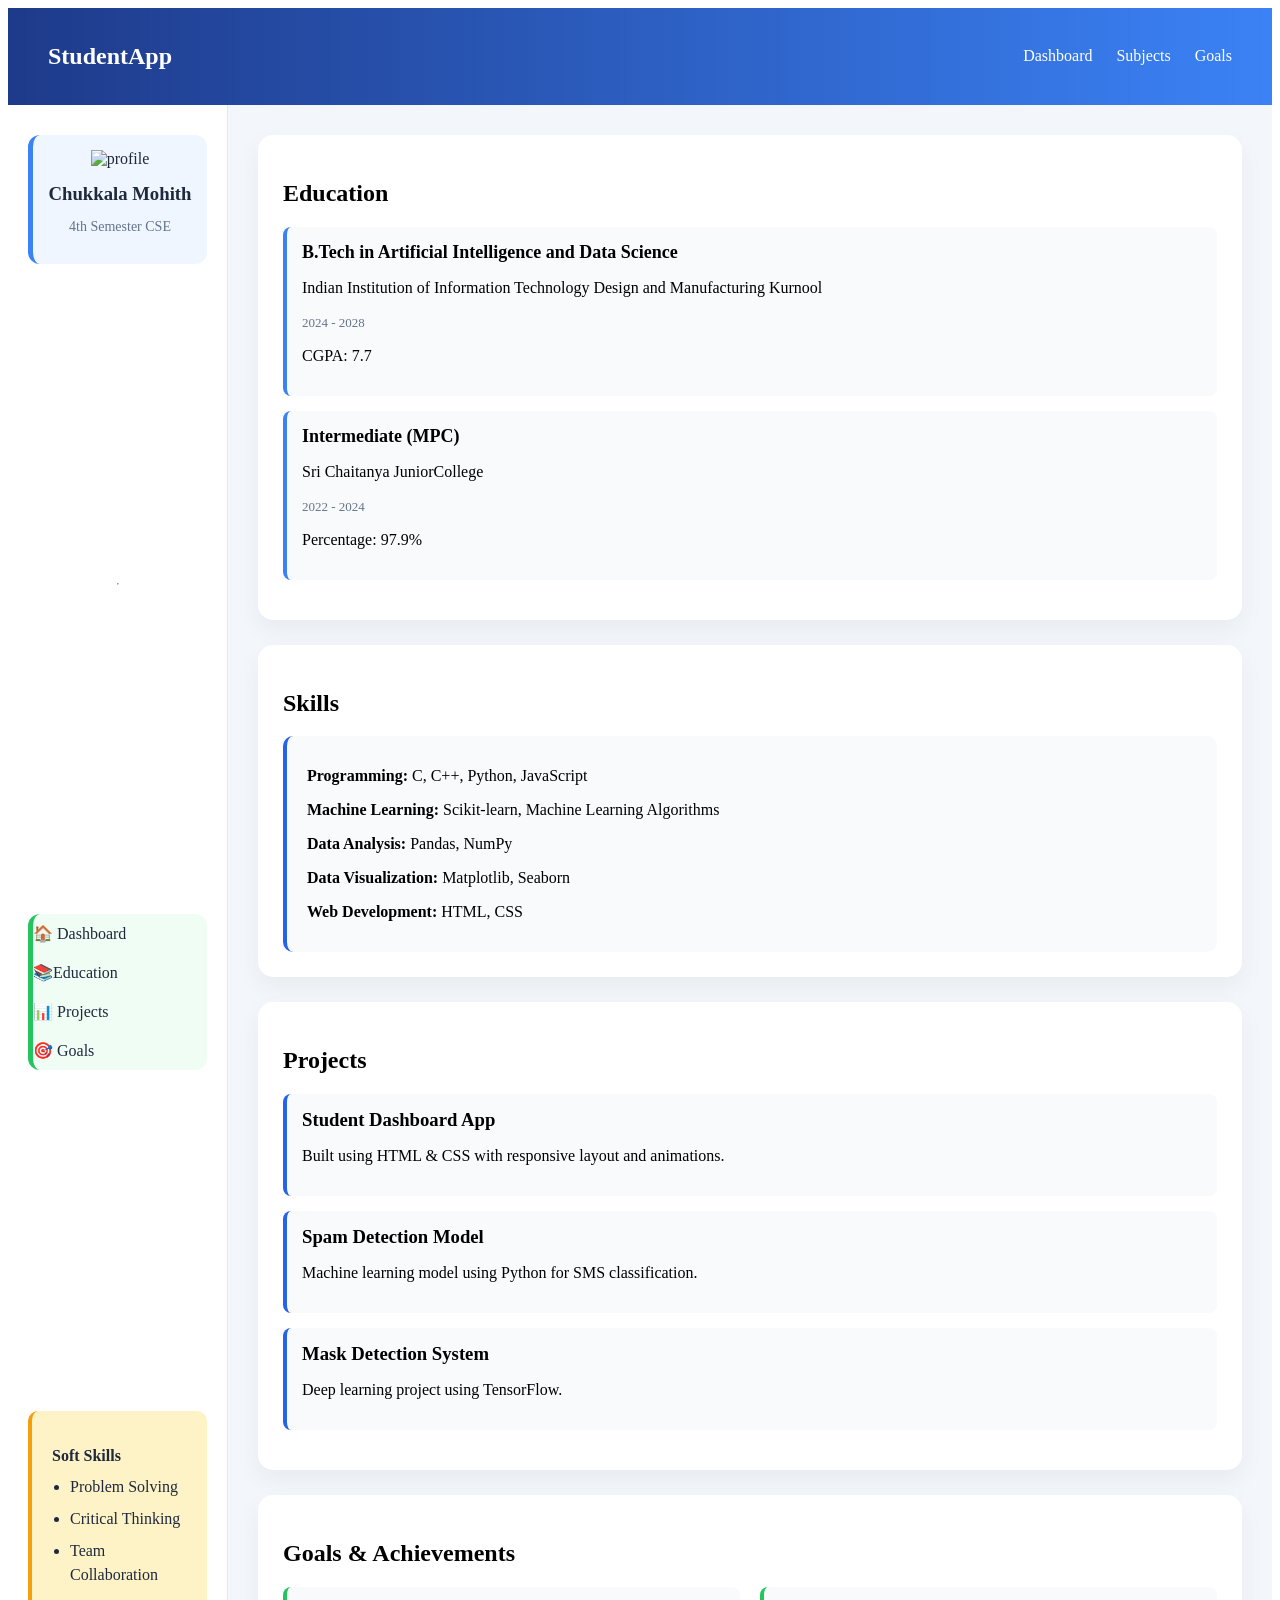
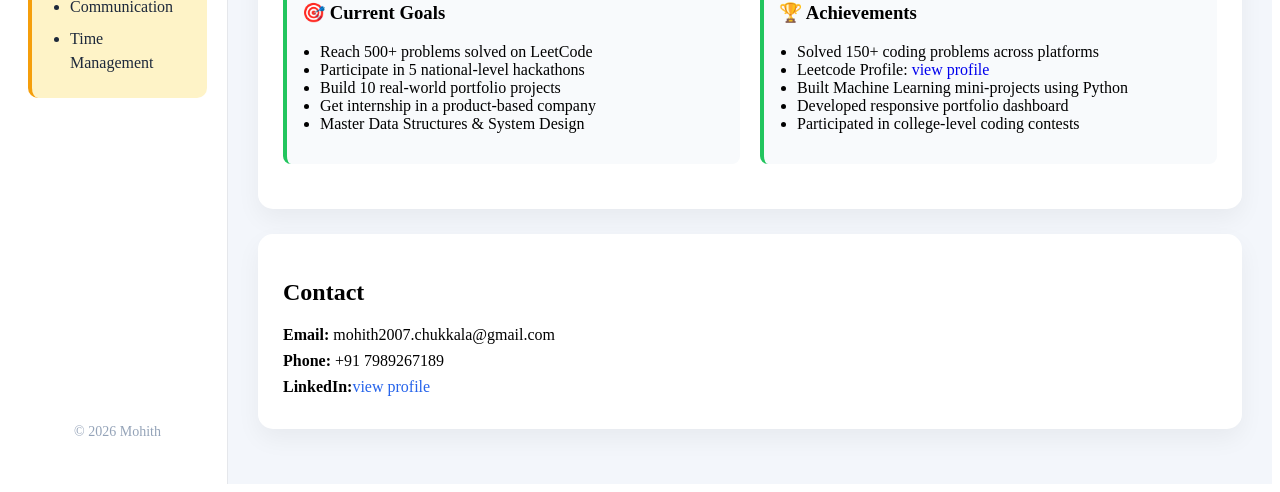
==== index.html @ 06644c26 "Update and rename index3.html to index.html" ====
<!DOCTYPE html>
<html lang="en">
<head>
    <meta charset="UTF-8">
    <title>Student Life Dashboard</title>
    <link rel="stylesheet" href="style3.css">
</head>
<body>
    <nav class="navbar">
    <h2>StudentApp</h2>
    <div class="nav-links">
        <span>Dashboard</span>
        <span>Subjects</span>
        <span>Goals</span>
    </div>
</nav>

<div class="container">
    <aside class="sidebar">
        <div class="profile section-box">
            <img src="professional.png" alt="profile">
            <h3>Chukkala Mohith</h3>
            <p>4th Semester CSE</p>
        </div>

        <hr>

        <ul class="menu section-box">
            <li>🏠 Dashboard</li>
            <li>📚Education</li>
            <li>📊 Projects</li>
            <li>🎯 Goals</li>
        </ul>

        <div class="skills section-box">
            <h4> Soft Skills</h4>
            <ul>
                <li>Problem Solving</li>
                <li>Critical Thinking</li>
                <li>Team Collaboration</li>
                <li>Communication</li>
                <li>Time Management</li>
            </ul>
        </div>

        <div class="sidebar-footer">
            <p>© 2026 Mohith</p>
        </div>
    </aside>
    <main class="main-content">

        <section class="card">
            <h2>Education</h2>

            <div class="education-item">
                <h3>B.Tech in Artificial Intelligence and Data Science</h3>
                <p>Indian Institution of Information Technology Design and Manufacturing Kurnool</p>
                <span>2024 - 2028</span>
                <p>CGPA: 7.7</p>
            </div>

            <div class="education-item">
                <h3>Intermediate (MPC)</h3>
                <p>Sri Chaitanya JuniorCollege</p>
                <span>2022 - 2024</span>
                <p>Percentage: 97.9%</p>
            </div>

        </section>
        <section class="card">
        <h2>Skills</h2>

        <div class="skill-box">
            <p><strong>Programming:</strong> C, C++, Python, JavaScript</p>
            <p><strong>Machine Learning:</strong> Scikit-learn, Machine Learning Algorithms</p>
            <p><strong>Data Analysis:</strong> Pandas, NumPy</p>
            <p><strong>Data Visualization:</strong> Matplotlib, Seaborn</p>
            <p><strong>Web Development:</strong> HTML, CSS</p>
        </div>
        </section>
        <section class="card">
            <h2>Projects</h2>

            <div class="project-item">
                <h3>Student Dashboard App</h3>
                <p>Built using HTML & CSS with responsive layout and animations.</p>
            </div>

            <div class="project-item">
                <h3>Spam Detection Model</h3>
                <p>Machine learning model using Python for SMS classification.</p>
            </div>

            <div class="project-item">
                <h3>Mask Detection System</h3>
                <p>Deep learning project using TensorFlow.</p>
            </div>
        </section>

        <section class="card">
            <h2>Goals & Achievements</h2>
            <div class="ga-container">
                <div class="goal-achievement">
                    <h3>🎯 Current Goals</h3>
                    <ul>
                        <li>Reach 500+ problems solved on LeetCode</li>
                        <li>Participate in 5 national-level hackathons</li>
                        <li>Build 10 real-world portfolio projects</li>
                        <li>Get internship in a product-based company</li>
                        <li>Master Data Structures & System Design</li>
                    </ul>
                </div>

                <div class="goal-achievement">
                    <h3>🏆 Achievements</h3>
                    <ul>
                       <li>Solved 150+ coding problems across platforms</li>
                       <li>Leetcode Profile:<a href="https://leetcode.com/u/mohith_chukkala/" target="_blank" style="text-decoration: none;"> view profile</a></li>
                        <li>Built Machine Learning mini-projects using Python</li>
                        <li>Developed responsive portfolio dashboard</li>
                        <li>Participated in college-level coding contests</li> 
                    </ul>
                </div>
            </div>
        </section>
        <section class="card contact-section">
            <h2>Contact</h2>

            <p><strong>Email:</strong> mohith2007.chukkala@gmail.com</p>
            <p><strong>Phone:</strong> +91 7989267189</p>
            <p><strong>LinkedIn:</strong><a href="https://linkedin.com/in/chukkala-mohith" target="_blank">view profile</a></p>
        </section>
    </main>
</div>

</body>
---- style3.css ----
.navbar {
    background: linear-gradient(90deg, #1e3a8a, #3b82f6);
    color: white;
    padding: 15px 40px;
    display: flex;
    justify-content: space-between;
    align-items: center;
}

.nav-links span {
    margin-left: 20px;
    cursor: pointer;
    transition: 0.3s;
}

.nav-links span:hover {
    opacity: 0.7;
}
.container {
    display: grid;
    grid-template-columns: 220px 1fr;
    min-height: 100vh;
}
.sidebar {
    background: #ffffff;
    color: #1e293b;
    padding: 30px 20px;
    border-right: 1px solid #e5e7eb;
    display: flex;
    flex-direction: column;
    justify-content: space-between;
}
/* Section Base Style */
.section-box {
    padding: 15px;
    border-radius: 12px;
    margin-bottom: 20px;
    transition: 0.3s ease;
}

/* Profile Section Color */
.profile {
    background: #eff6ff;  /* light blue */
    border-left: 5px solid #3b82f6;
}

/* Menu Section Color */
.menu {
    background: #f0fdf4;  /* light green */
    border-left: 5px solid #22c55e;
}

/* Skills Section Color */
.skills {
    background: #fef3c7;  /* light yellow */
    border-left: 5px solid #f59e0b;
}
.card {
    background: white;
    padding: 25px;
    border-radius: 15px;
    margin-bottom: 25px;
    box-shadow: 0 10px 25px rgba(0,0,0,0.05);

    animation: fadeIn 0.8s ease forwards;
    opacity: 0;
}
/* Hover lift effect */
.section-box:hover {
    transform: translateY(-4px);
    box-shadow: 0 6px 15px rgba(0,0,0,0.06);
}
.profile {
    text-align: center;
}

.profile img {
    height:150px;
    margin-bottom: 10px;
    width:150px;
}

.profile h3 {
    margin: 5px 0;
}

.profile p {
    font-size: 14px;
    color: #64748b;
}

.menu {
    list-style: none;
    padding: 0;
    margin: 30px 0;
}

.menu li {
    padding: 10px 0;
    cursor: pointer;
    transition: 0.3s;
}

.menu li:hover {
    color: #2563eb;
    padding-left: 5px;
}
/* Soft Skills section box */
.skills.section-box{
    margin-top: 20px;
    padding: 15px 20px;
    border-left: 4px solid #f59e0b;
    background: #fef3c7;
    border-radius: 10px;
}

/* Soft Skills heading */
.skills.section-box h4{
    margin-bottom: 10px;
    padding-left: 0; /* keeps heading alignment same */
}

/* Soft Skills list */
.skills.section-box ul{
    margin: 0;
    padding-left: 18px;  /* keeps bullets aligned */
    list-style-position: outside;
}

/* Individual list items */
.skills.section-box li{
    margin-bottom: 8px;   /* space between skills */
    line-height: 1.5;     /* improves readability */
    word-break: normal;   /* prevents weird breaks */
}
.sidebar-footer {
    font-size: 14px;
    color: #94a3b8;
    text-align: center;
}

.main-content {
    padding: 30px;
    background: #f3f6fb;
}
.education-item {
    padding: 15px;
    border-left: 4px solid #3b82f6;
    margin-bottom: 15px;
    background: #f8fafc;
    border-radius: 8px;
}

.education-item h3 {
    margin: 0;
    font-size: 18px;
}

.education-item span {
    font-size: 13px;
    color: #64748b;
}


@keyframes fadeIn {
    to {
        opacity: 1;
    }
}

.sidebar {
    animation: slideIn 0.6s ease forwards;
    transform: translateX(-50px);
    opacity: 0;
}

@keyframes slideIn {
    to {
        transform: translateX(0);
        opacity: 1;
    }
}
.skill-box{
    border-left:4px solid #2563eb;
    padding:15px 20px;
    background:#f8fafc;
    border-radius:10px;
}
.project-item {
    padding: 15px;
    margin-bottom: 15px;
    background: #f8fafc;
    border-left: 4px solid #2563eb;
    border-radius: 8px;
    transition: transform 0.3s ease, box-shadow 0.3s ease;
}

.project-item:hover {
    transform: translateY(-4px);
    box-shadow: 0 6px 15px rgba(0,0,0,0.05);
}

.project-item h3 {
    margin: 0;
}
.ga-container {
    display: grid;
    grid-template-columns: 1fr 1fr;
    gap: 20px;
}
@media (max-width: 768px) {
    .ga-container {
        grid-template-columns: 1fr;
    }
}
.goal-achievement {
    margin-bottom: 20px;
    padding: 15px;
    background: #f8fafc;
    border-left: 4px solid #22c55e;
    border-radius: 8px;
}

.goal-achievement h3 {
    margin-top: 0;
}

.goal-achievement ul {
    padding-left: 18px;
}
.contact-section p {
    margin: 8px 0;
}
.contact-section a {
    color: #2563eb;
    text-decoration: none;
}

.contact-section a:hover {
    text-decoration: underline;
}
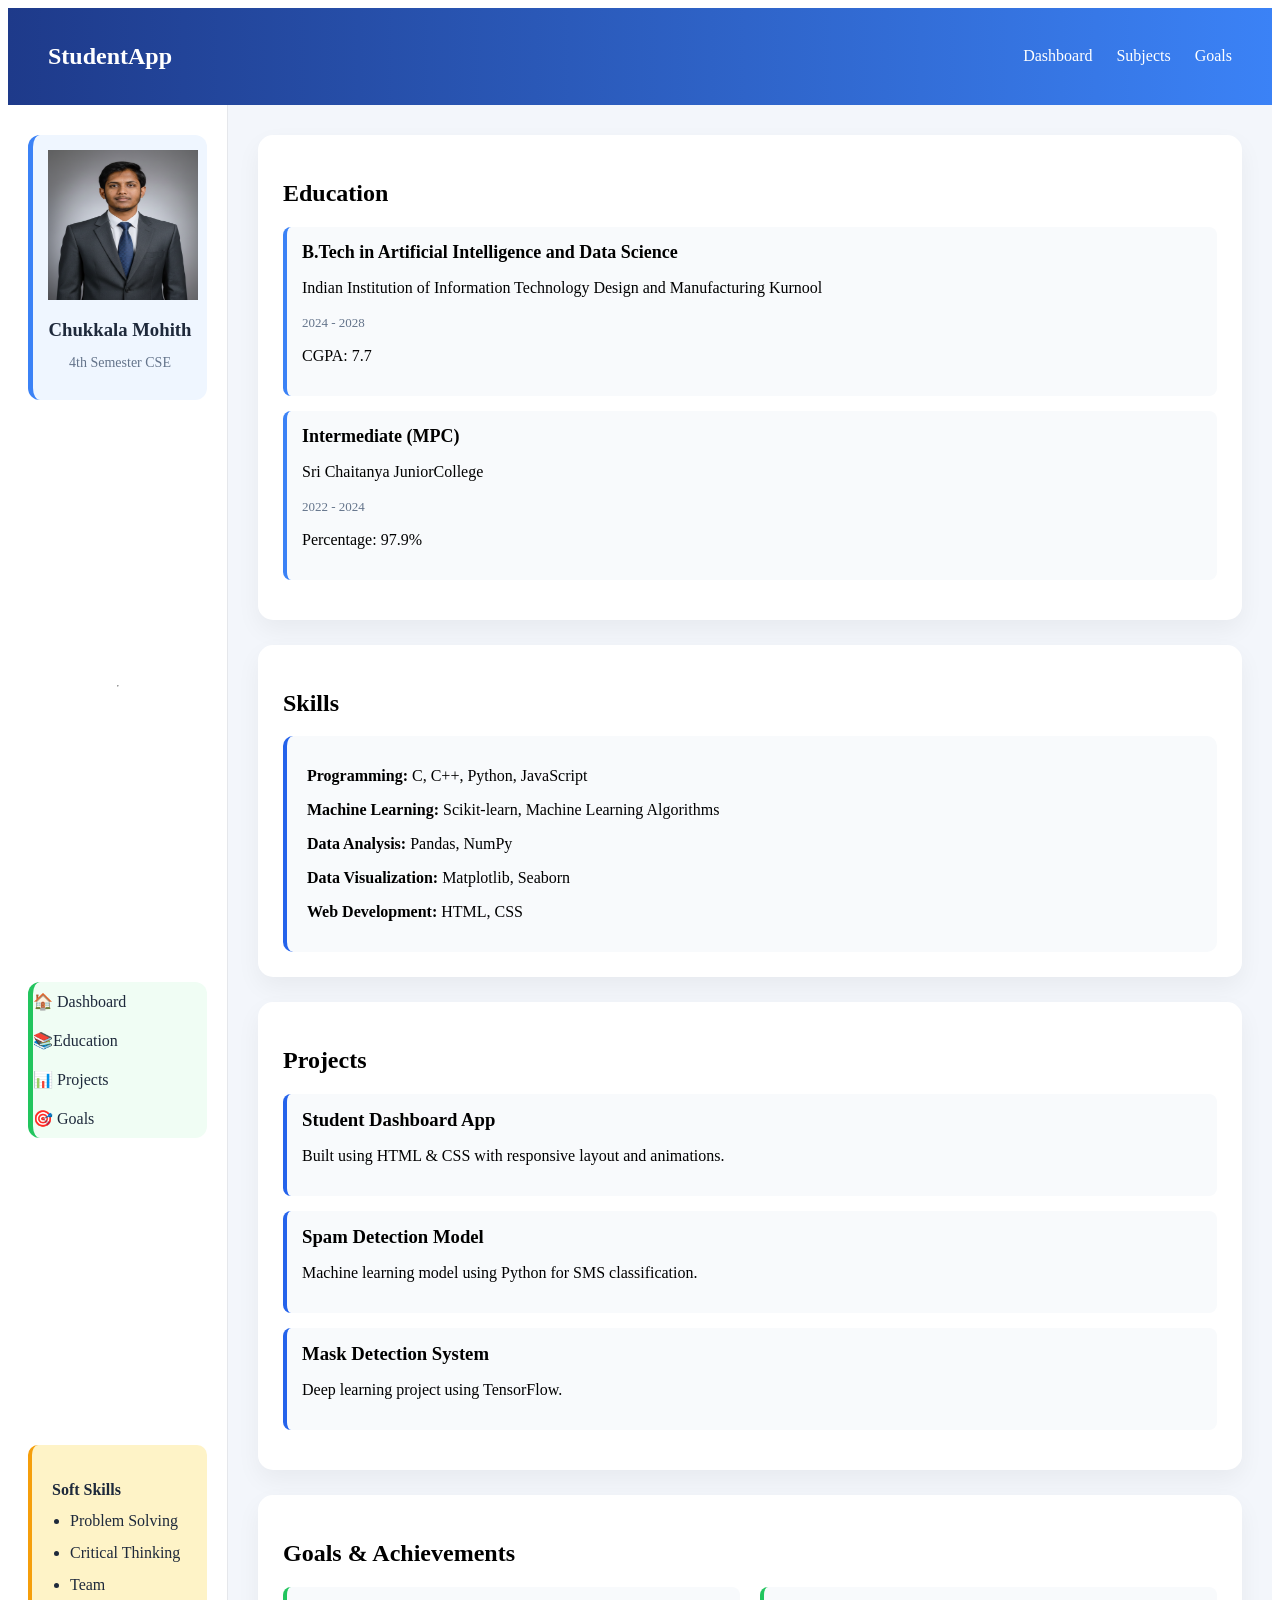
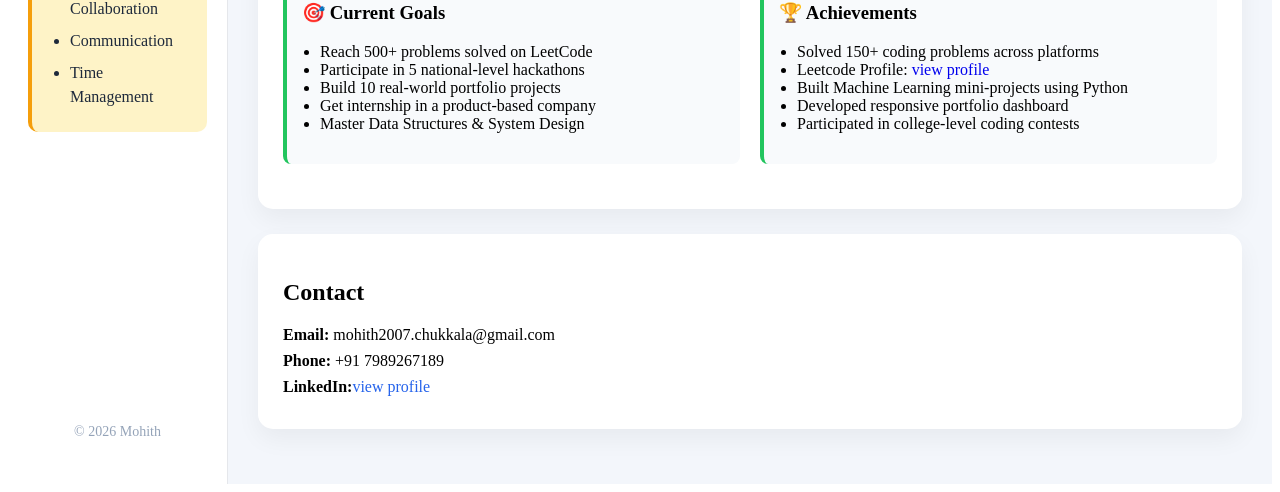
==== commit 7052741d: "Fix HTML structure and update profile image path" ====
--- a/index.html
+++ b/index.html
@@ -3,7 +3,7 @@
 <head>
     <meta charset="UTF-8">
     <title>Student Life Dashboard</title>
-    <link rel="stylesheet" href="style3.css">
+    <link rel="stylesheet" href="style.css">
 </head>
 <body>
     <nav class="navbar">
@@ -18,7 +18,7 @@
 <div class="container">
     <aside class="sidebar">
         <div class="profile section-box">
-            <img src="professional.png" alt="profile">
+            <img src="images/professional.png" alt="profile">
             <h3>Chukkala Mohith</h3>
             <p>4th Semester CSE</p>
         </div>
@@ -134,3 +134,5 @@
 </div>
 
 </body>
+
+
--- a/style.css
+++ b/style.css
@@ -0,0 +1,241 @@
+.navbar {
+    background: linear-gradient(90deg, #1e3a8a, #3b82f6);
+    color: white;
+    padding: 15px 40px;
+    display: flex;
+    justify-content: space-between;
+    align-items: center;
+}
+
+.nav-links span {
+    margin-left: 20px;
+    cursor: pointer;
+    transition: 0.3s;
+}
+
+.nav-links span:hover {
+    opacity: 0.7;
+}
+.container {
+    display: grid;
+    grid-template-columns: 220px 1fr;
+    min-height: 100vh;
+}
+.sidebar {
+    background: #ffffff;
+    color: #1e293b;
+    padding: 30px 20px;
+    border-right: 1px solid #e5e7eb;
+    display: flex;
+    flex-direction: column;
+    justify-content: space-between;
+}
+/* Section Base Style */
+.section-box {
+    padding: 15px;
+    border-radius: 12px;
+    margin-bottom: 20px;
+    transition: 0.3s ease;
+}
+
+/* Profile Section Color */
+.profile {
+    background: #eff6ff;  /* light blue */
+    border-left: 5px solid #3b82f6;
+}
+
+/* Menu Section Color */
+.menu {
+    background: #f0fdf4;  /* light green */
+    border-left: 5px solid #22c55e;
+}
+
+/* Skills Section Color */
+.skills {
+    background: #fef3c7;  /* light yellow */
+    border-left: 5px solid #f59e0b;
+}
+.card {
+    background: white;
+    padding: 25px;
+    border-radius: 15px;
+    margin-bottom: 25px;
+    box-shadow: 0 10px 25px rgba(0,0,0,0.05);
+
+    animation: fadeIn 0.8s ease forwards;
+    opacity: 0;
+}
+/* Hover lift effect */
+.section-box:hover {
+    transform: translateY(-4px);
+    box-shadow: 0 6px 15px rgba(0,0,0,0.06);
+}
+.profile {
+    text-align: center;
+}
+
+.profile img {
+    height:150px;
+    margin-bottom: 10px;
+    width:150px;
+}
+
+.profile h3 {
+    margin: 5px 0;
+}
+
+.profile p {
+    font-size: 14px;
+    color: #64748b;
+}
+
+.menu {
+    list-style: none;
+    padding: 0;
+    margin: 30px 0;
+}
+
+.menu li {
+    padding: 10px 0;
+    cursor: pointer;
+    transition: 0.3s;
+}
+
+.menu li:hover {
+    color: #2563eb;
+    padding-left: 5px;
+}
+/* Soft Skills section box */
+.skills.section-box{
+    margin-top: 20px;
+    padding: 15px 20px;
+    border-left: 4px solid #f59e0b;
+    background: #fef3c7;
+    border-radius: 10px;
+}
+
+/* Soft Skills heading */
+.skills.section-box h4{
+    margin-bottom: 10px;
+    padding-left: 0; /* keeps heading alignment same */
+}
+
+/* Soft Skills list */
+.skills.section-box ul{
+    margin: 0;
+    padding-left: 18px;  /* keeps bullets aligned */
+    list-style-position: outside;
+}
+
+/* Individual list items */
+.skills.section-box li{
+    margin-bottom: 8px;   /* space between skills */
+    line-height: 1.5;     /* improves readability */
+    word-break: normal;   /* prevents weird breaks */
+}
+.sidebar-footer {
+    font-size: 14px;
+    color: #94a3b8;
+    text-align: center;
+}
+
+.main-content {
+    padding: 30px;
+    background: #f3f6fb;
+}
+.education-item {
+    padding: 15px;
+    border-left: 4px solid #3b82f6;
+    margin-bottom: 15px;
+    background: #f8fafc;
+    border-radius: 8px;
+}
+
+.education-item h3 {
+    margin: 0;
+    font-size: 18px;
+}
+
+.education-item span {
+    font-size: 13px;
+    color: #64748b;
+}
+
+
+@keyframes fadeIn {
+    to {
+        opacity: 1;
+    }
+}
+
+.sidebar {
+    animation: slideIn 0.6s ease forwards;
+    transform: translateX(-50px);
+    opacity: 0;
+}
+
+@keyframes slideIn {
+    to {
+        transform: translateX(0);
+        opacity: 1;
+    }
+}
+.skill-box{
+    border-left:4px solid #2563eb;
+    padding:15px 20px;
+    background:#f8fafc;
+    border-radius:10px;
+}
+.project-item {
+    padding: 15px;
+    margin-bottom: 15px;
+    background: #f8fafc;
+    border-left: 4px solid #2563eb;
+    border-radius: 8px;
+    transition: transform 0.3s ease, box-shadow 0.3s ease;
+}
+
+.project-item:hover {
+    transform: translateY(-4px);
+    box-shadow: 0 6px 15px rgba(0,0,0,0.05);
+}
+
+.project-item h3 {
+    margin: 0;
+}
+.ga-container {
+    display: grid;
+    grid-template-columns: 1fr 1fr;
+    gap: 20px;
+}
+@media (max-width: 768px) {
+    .ga-container {
+        grid-template-columns: 1fr;
+    }
+}
+.goal-achievement {
+    margin-bottom: 20px;
+    padding: 15px;
+    background: #f8fafc;
+    border-left: 4px solid #22c55e;
+    border-radius: 8px;
+}
+
+.goal-achievement h3 {
+    margin-top: 0;
+}
+
+.goal-achievement ul {
+    padding-left: 18px;
+}
+.contact-section p {
+    margin: 8px 0;
+}
+.contact-section a {
+    color: #2563eb;
+    text-decoration: none;
+}
+
+.contact-section a:hover {
+    text-decoration: underline;
+}
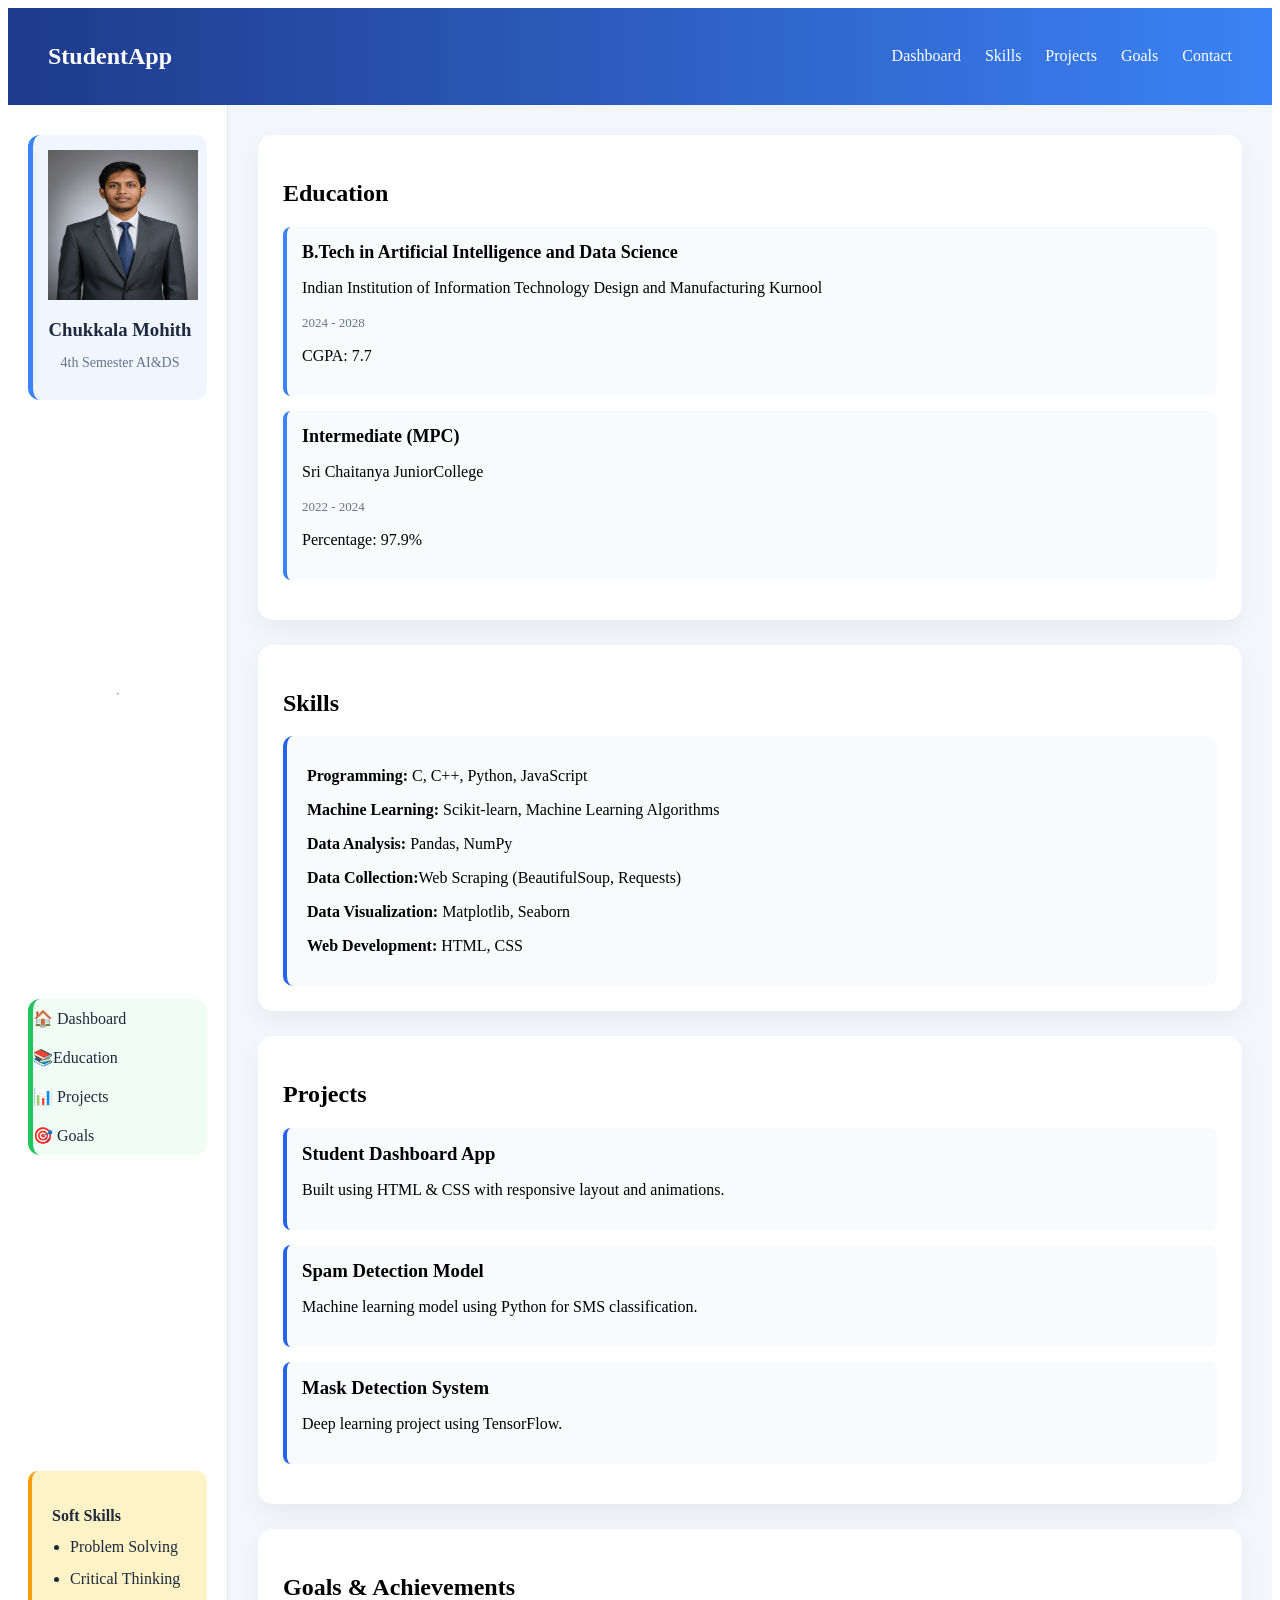
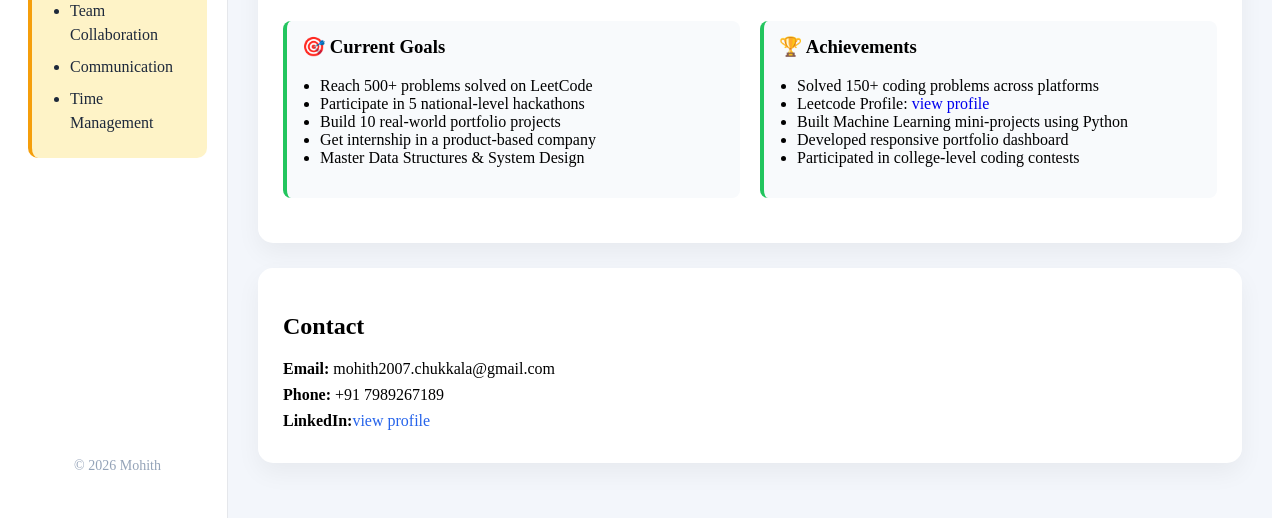
==== commit 5de06d7b: "updated portfolio design" ====
--- a/index.html
+++ b/index.html
@@ -10,8 +10,10 @@
     <h2>StudentApp</h2>
     <div class="nav-links">
         <span>Dashboard</span>
-        <span>Subjects</span>
+        <span>Skills</span>
+        <span>Projects</span>
         <span>Goals</span>
+        <span>Contact</span>
     </div>
 </nav>
 
@@ -20,7 +22,7 @@
         <div class="profile section-box">
             <img src="images/professional.png" alt="profile">
             <h3>Chukkala Mohith</h3>
-            <p>4th Semester CSE</p>
+            <p>4th Semester AI&DS</p>
         </div>
 
         <hr>
@@ -74,6 +76,7 @@
             <p><strong>Programming:</strong> C, C++, Python, JavaScript</p>
             <p><strong>Machine Learning:</strong> Scikit-learn, Machine Learning Algorithms</p>
             <p><strong>Data Analysis:</strong> Pandas, NumPy</p>
+            <p><strong>Data Collection:</strong>Web Scraping (BeautifulSoup, Requests)</p>
             <p><strong>Data Visualization:</strong> Matplotlib, Seaborn</p>
             <p><strong>Web Development:</strong> HTML, CSS</p>
         </div>
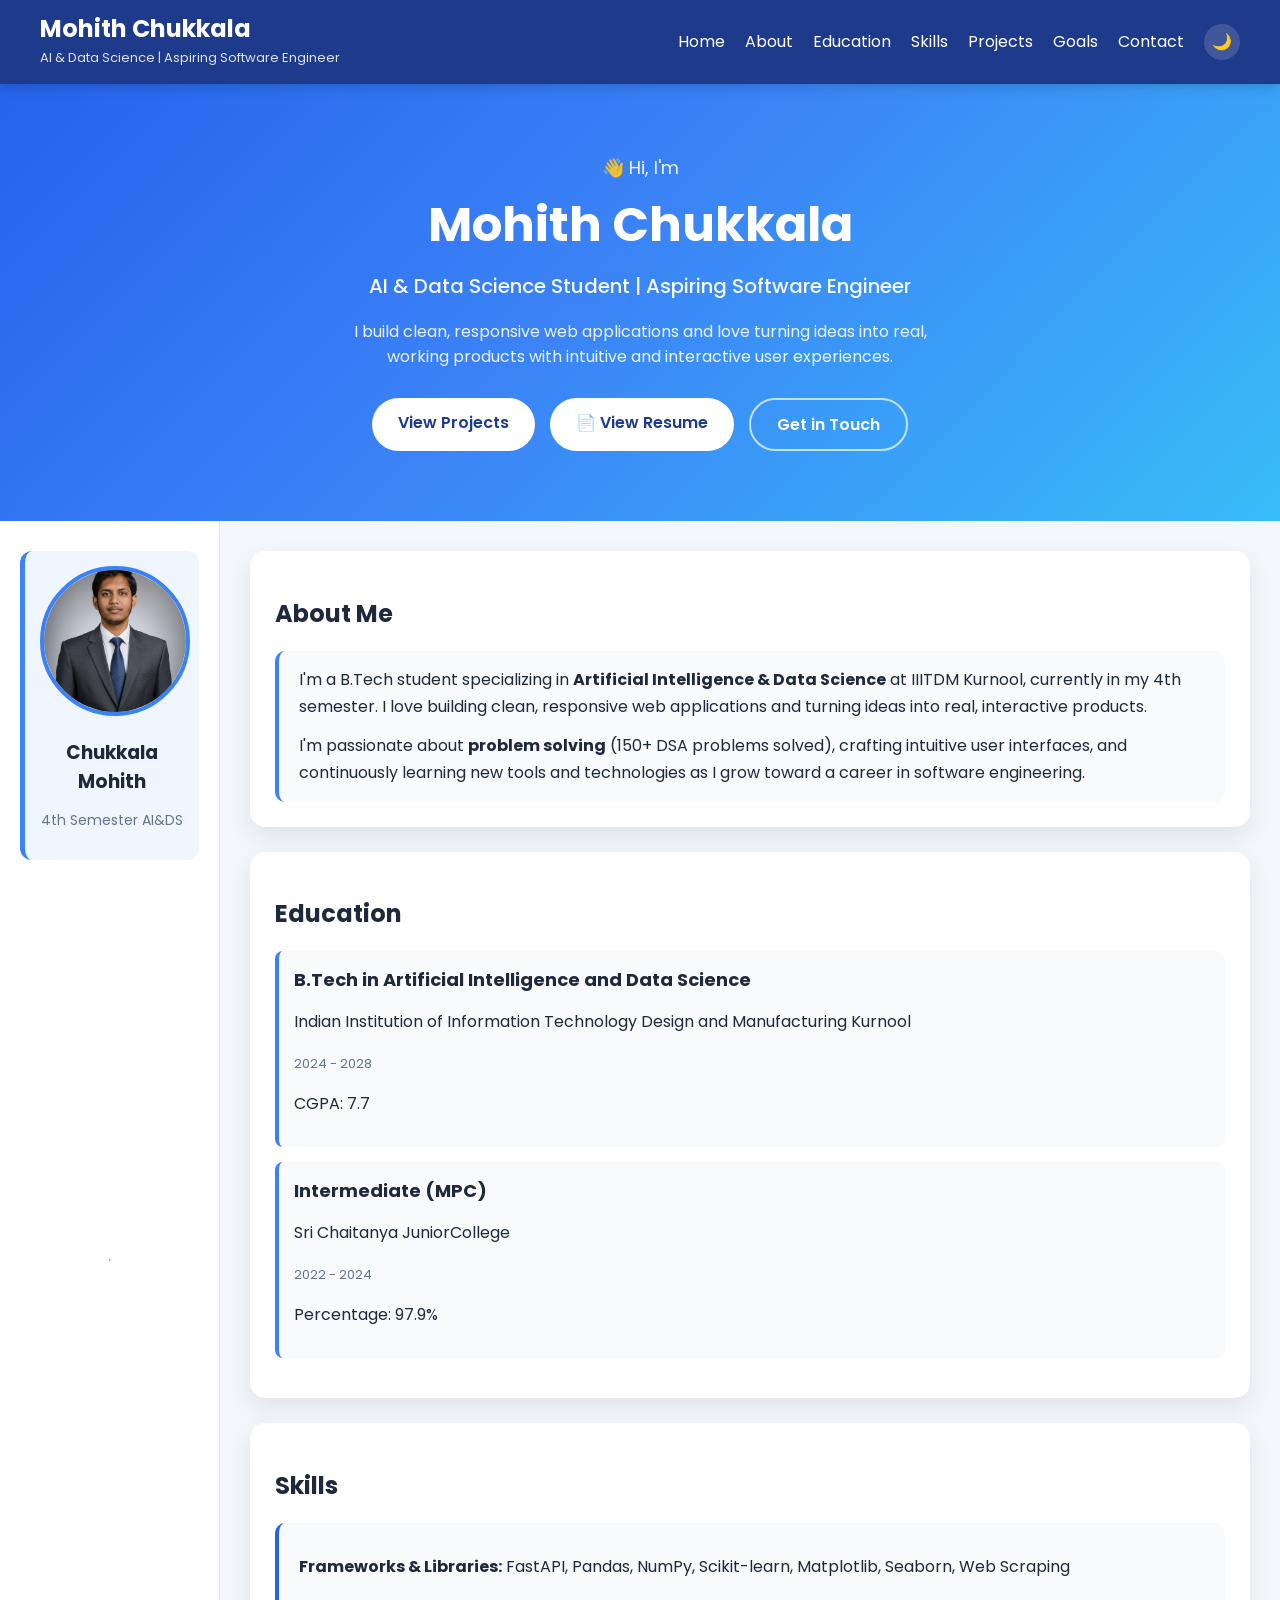
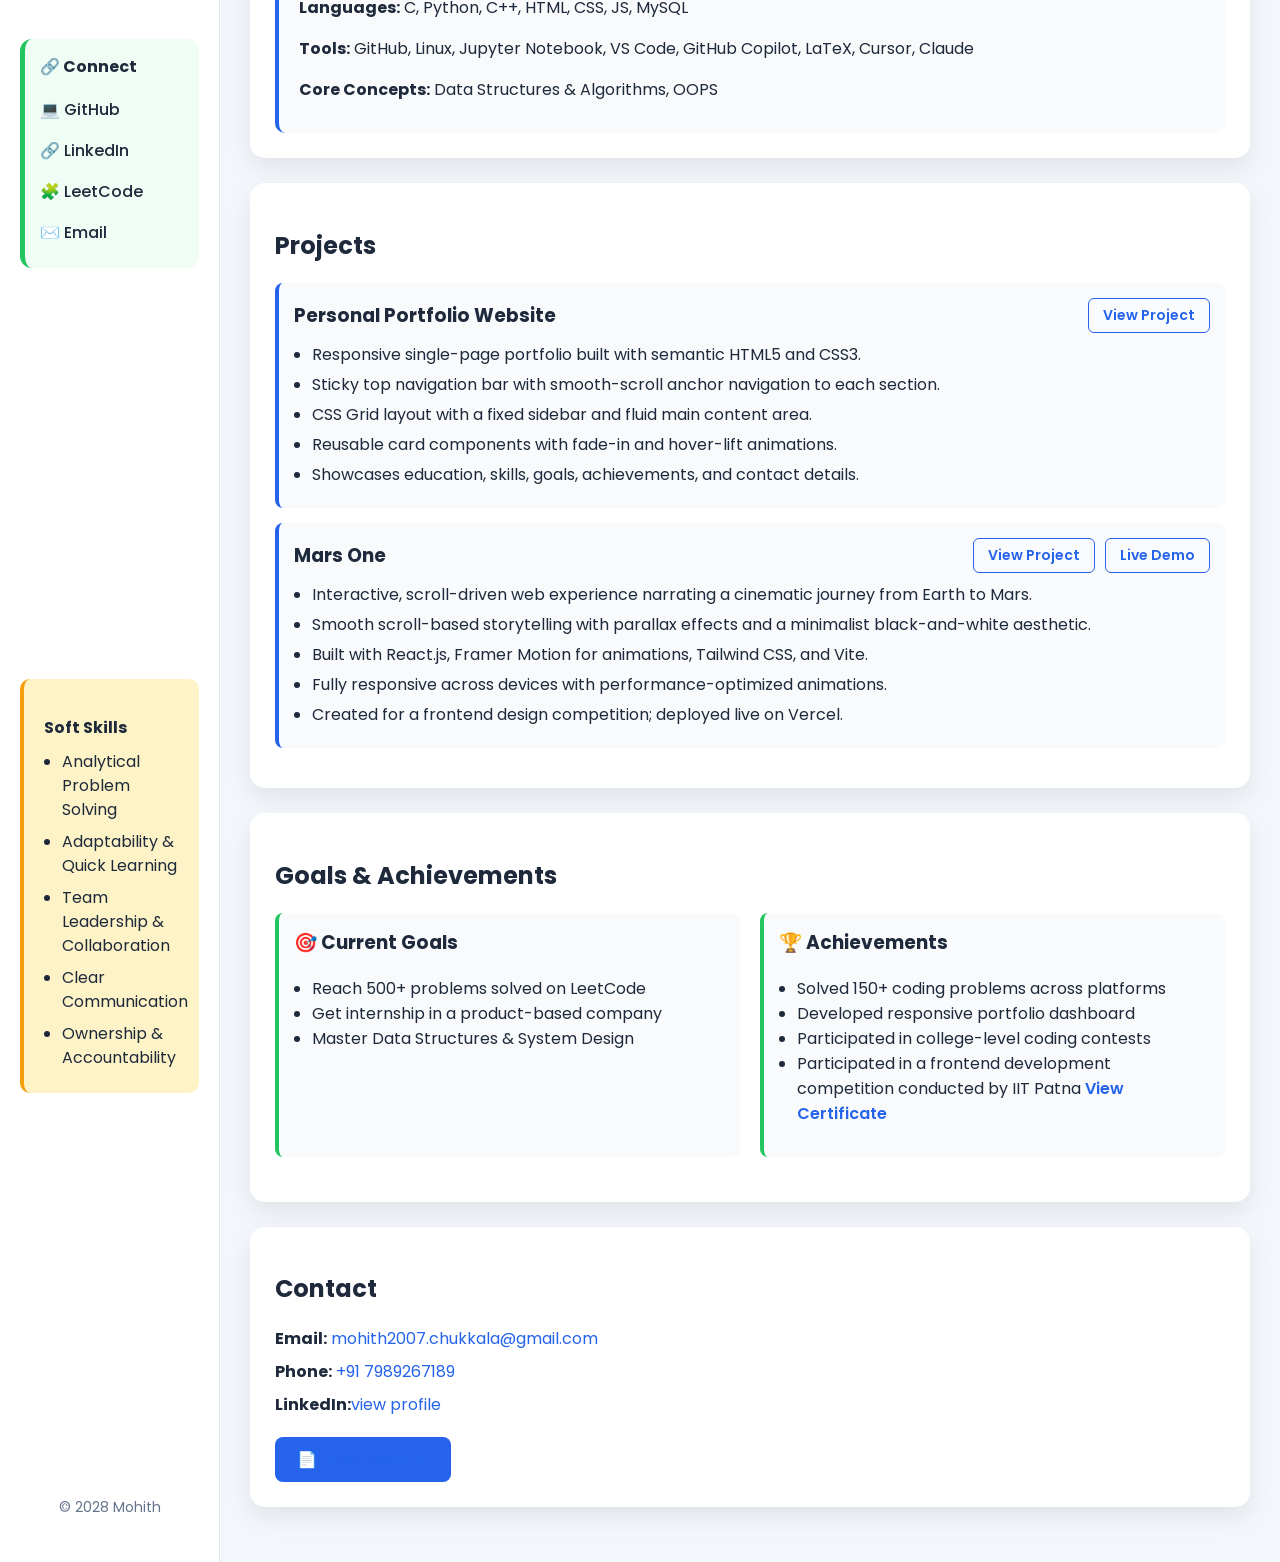
==== commit 16767536: "Redesign portfolio: working nav, hero, dark mode, responsive layout" ====
--- a/index.html
+++ b/index.html
@@ -2,20 +2,45 @@
 <html lang="en">
 <head>
     <meta charset="UTF-8">
-    <title>Student Life Dashboard</title>
+    <meta name="viewport" content="width=device-width, initial-scale=1.0">
+    <title>Mohith Chukkala | AI &amp; Data Science Portfolio</title>
+    <meta name="description" content="Portfolio of Mohith Chukkala — AI &amp; Data Science student and aspiring software engineer.">
+    <link rel="preconnect" href="https://fonts.googleapis.com">
+    <link rel="preconnect" href="https://fonts.gstatic.com" crossorigin>
+    <link href="https://fonts.googleapis.com/css2?family=Poppins:wght@400;500;600;700&display=swap" rel="stylesheet">
     <link rel="stylesheet" href="style.css">
 </head>
 <body>
     <nav class="navbar">
-    <h2>StudentApp</h2>
+    <div class="brand">
+        <h2>Mohith Chukkala</h2>
+        <span class="brand-tag">AI &amp; Data Science | Aspiring Software Engineer</span>
+    </div>
     <div class="nav-links">
-        <span>Dashboard</span>
-        <span>Skills</span>
-        <span>Projects</span>
-        <span>Goals</span>
-        <span>Contact</span>
+        <a href="#home">Home</a>
+        <a href="#about">About</a>
+        <a href="#education">Education</a>
+        <a href="#skills">Skills</a>
+        <a href="#projects">Projects</a>
+        <a href="#goals">Goals</a>
+        <a href="#contact">Contact</a>
+        <button id="theme-toggle" class="theme-toggle" aria-label="Toggle dark mode">🌙</button>
     </div>
 </nav>
+
+<header class="hero" id="home">
+    <div class="hero-content">
+        <p class="hero-greeting">👋 Hi, I'm</p>
+        <h1>Mohith Chukkala</h1>
+        <p class="hero-tagline">AI &amp; Data Science Student | Aspiring Software Engineer</p>
+        <p class="hero-blurb">I build clean, responsive web applications and love turning ideas into real, working products with intuitive and interactive user experiences.</p>
+        <div class="hero-cta">
+            <a href="#projects" class="btn btn-primary">View Projects</a>
+            <a href="https://1drv.ms/b/c/0c068e516587c477/IQA2XSQP4B8WQaB-T6b9Bz7jAY4aW6N58JPH0kZSX0CZv70?e=CENOzV" class="btn btn-primary" target="_blank" rel="noopener">📄 View Resume</a>
+            <a href="#contact" class="btn btn-secondary">Get in Touch</a>
+        </div>
+    </div>
+</header>
 
 <div class="container">
     <aside class="sidebar">
@@ -27,31 +52,42 @@
 
         <hr>
 
-        <ul class="menu section-box">
-            <li>🏠 Dashboard</li>
-            <li>📚Education</li>
-            <li>📊 Projects</li>
-            <li>🎯 Goals</li>
-        </ul>
+        <div class="connect section-box">
+            <h4>🔗 Connect</h4>
+            <ul>
+                <li><a href="https://github.com/mohithchukkala" target="_blank" rel="noopener">💻 GitHub</a></li>
+                <li><a href="https://linkedin.com/in/chukkala-mohith" target="_blank" rel="noopener">🔗 LinkedIn</a></li>
+                <li><a href="https://leetcode.com/u/mohith_chukkala/" target="_blank" rel="noopener">🧩 LeetCode</a></li>
+                <li><a href="mailto:mohith2007.chukkala@gmail.com">✉️ Email</a></li>
+            </ul>
+        </div>
 
         <div class="skills section-box">
             <h4> Soft Skills</h4>
             <ul>
-                <li>Problem Solving</li>
-                <li>Critical Thinking</li>
-                <li>Team Collaboration</li>
-                <li>Communication</li>
-                <li>Time Management</li>
+                <li>Analytical Problem Solving</li>
+                <li>Adaptability & Quick Learning</li>
+                <li>Team Leadership & Collaboration</li>
+                <li>Clear Communication</li>
+                <li>Ownership & Accountability</li>
             </ul>
         </div>
 
         <div class="sidebar-footer">
-            <p>© 2026 Mohith</p>
+            <p>© 2028 Mohith</p>
         </div>
     </aside>
     <main class="main-content">
 
-        <section class="card">
+        <section class="card" id="about">
+            <h2>About Me</h2>
+            <div class="about-box">
+                <p>I'm a B.Tech student specializing in <strong>Artificial Intelligence &amp; Data Science</strong> at IIITDM Kurnool, currently in my 4th semester. I love building clean, responsive web applications and turning ideas into real, interactive products.</p>
+                <p>I'm passionate about <strong>problem solving</strong> (150+ DSA problems solved), crafting intuitive user interfaces, and continuously learning new tools and technologies as I grow toward a career in software engineering.</p>
+            </div>
+        </section>
+
+        <section class="card" id="education">
             <h2>Education</h2>
 
             <div class="education-item">
@@ -69,46 +105,58 @@
             </div>
 
         </section>
-        <section class="card">
+        <section class="card" id="skills">
         <h2>Skills</h2>
 
         <div class="skill-box">
-            <p><strong>Programming:</strong> C, C++, Python, JavaScript</p>
-            <p><strong>Machine Learning:</strong> Scikit-learn, Machine Learning Algorithms</p>
-            <p><strong>Data Analysis:</strong> Pandas, NumPy</p>
-            <p><strong>Data Collection:</strong>Web Scraping (BeautifulSoup, Requests)</p>
-            <p><strong>Data Visualization:</strong> Matplotlib, Seaborn</p>
-            <p><strong>Web Development:</strong> HTML, CSS</p>
-        </div>
-        </section>
-        <section class="card">
+            <p><strong>Frameworks &amp; Libraries:</strong> FastAPI, Pandas, NumPy, Scikit-learn, Matplotlib, Seaborn, Web Scraping</p>
+            <p><strong>Languages:</strong> C, Python, C++, HTML, CSS, JS, MySQL</p>
+            <p><strong>Tools:</strong> GitHub, Linux, Jupyter Notebook, VS Code, GitHub Copilot, LaTeX, Cursor, Claude</p>
+            <p><strong>Core Concepts:</strong> Data Structures &amp; Algorithms, OOPS</p>
+        </div>
+        </section>
+        <section class="card" id="projects">
             <h2>Projects</h2>
 
             <div class="project-item">
-                <h3>Student Dashboard App</h3>
-                <p>Built using HTML & CSS with responsive layout and animations.</p>
+                <div class="project-header">
+                    <h3>Personal Portfolio Website</h3>
+                    <a href="https://github.com/mohithchukkala/portfolio" target="_blank" class="project-link">View Project</a>
+                </div>
+                <ul>
+                    <li>Responsive single-page portfolio built with semantic HTML5 and CSS3.</li>
+                    <li>Sticky top navigation bar with smooth-scroll anchor navigation to each section.</li>
+                    <li>CSS Grid layout with a fixed sidebar and fluid main content area.</li>
+                    <li>Reusable card components with fade-in and hover-lift animations.</li>
+                    <li>Showcases education, skills, goals, achievements, and contact details.</li>
+                </ul>
             </div>
 
             <div class="project-item">
-                <h3>Spam Detection Model</h3>
-                <p>Machine learning model using Python for SMS classification.</p>
-            </div>
-
-            <div class="project-item">
-                <h3>Mask Detection System</h3>
-                <p>Deep learning project using TensorFlow.</p>
-            </div>
-        </section>
-
-        <section class="card">
+                <div class="project-header">
+                    <h3>Mars One</h3>
+                    <div class="project-links">
+                        <a href="https://github.com/mohithchukkala/mars-one-project" target="_blank" class="project-link">View Project</a>
+                        <a href="https://mars-one-project.vercel.app" target="_blank" class="project-link">Live Demo</a>
+                    </div>
+                </div>
+                <ul>
+                    <li>Interactive, scroll-driven web experience narrating a cinematic journey from Earth to Mars.</li>
+                    <li>Smooth scroll-based storytelling with parallax effects and a minimalist black-and-white aesthetic.</li>
+                    <li>Built with React.js, Framer Motion for animations, Tailwind CSS, and Vite.</li>
+                    <li>Fully responsive across devices with performance-optimized animations.</li>
+                    <li>Created for a frontend design competition; deployed live on Vercel.</li>
+                </ul>
+            </div>
+        </section>
+
+        <section class="card" id="goals">
             <h2>Goals & Achievements</h2>
             <div class="ga-container">
                 <div class="goal-achievement">
                     <h3>🎯 Current Goals</h3>
                     <ul>
                         <li>Reach 500+ problems solved on LeetCode</li>
-                        <li>Participate in 5 national-level hackathons</li>
-                        <li>Build 10 real-world portfolio projects</li>
                         <li>Get internship in a product-based company</li>
                         <li>Master Data Structures & System Design</li>
                     </ul>
@@ -118,24 +166,48 @@
                     <h3>🏆 Achievements</h3>
                     <ul>
                        <li>Solved 150+ coding problems across platforms</li>
-                       <li>Leetcode Profile:<a href="https://leetcode.com/u/mohith_chukkala/" target="_blank" style="text-decoration: none;"> view profile</a></li>
-                        <li>Built Machine Learning mini-projects using Python</li>
                         <li>Developed responsive portfolio dashboard</li>
-                        <li>Participated in college-level coding contests</li> 
+                        <li>Participated in college-level coding contests</li>
+                        <li>Participated in a frontend development competition conducted by IIT Patna <a href="https://1drv.ms/b/c/0c068e516587c477/IQD_HgR4Wrx3SJVbspgD4XGdAb9VlF6sM5D7iR1zV0VVXFg?e=Z473fY" target="_blank" rel="noopener" class="cert-link">View Certificate</a></li>
                     </ul>
                 </div>
             </div>
         </section>
-        <section class="card contact-section">
+        <section class="card contact-section" id="contact">
             <h2>Contact</h2>
 
-            <p><strong>Email:</strong> mohith2007.chukkala@gmail.com</p>
-            <p><strong>Phone:</strong> +91 7989267189</p>
+            <p><strong>Email:</strong> <a href="mailto:mohith2007.chukkala@gmail.com">mohith2007.chukkala@gmail.com</a></p>
+            <p><strong>Phone:</strong> <a href="tel:+917989267189">+91 7989267189</a></p>
             <p><strong>LinkedIn:</strong><a href="https://linkedin.com/in/chukkala-mohith" target="_blank">view profile</a></p>
+            <a href="https://1drv.ms/b/c/0c068e516587c477/IQA2XSQP4B8WQaB-T6b9Bz7jAY4aW6N58JPH0kZSX0CZv70?e=CENOzV" class="resume-btn" target="_blank" rel="noopener">📄 View Resume</a>
         </section>
     </main>
 </div>
 
+<script>
+    (function () {
+        const root = document.documentElement;
+        const toggle = document.getElementById('theme-toggle');
+        const saved = localStorage.getItem('theme');
+        if (saved === 'dark') {
+            root.setAttribute('data-theme', 'dark');
+            toggle.textContent = '☀️';
+        }
+        toggle.addEventListener('click', function () {
+            const isDark = root.getAttribute('data-theme') === 'dark';
+            if (isDark) {
+                root.removeAttribute('data-theme');
+                toggle.textContent = '🌙';
+                localStorage.setItem('theme', 'light');
+            } else {
+                root.setAttribute('data-theme', 'dark');
+                toggle.textContent = '☀️';
+                localStorage.setItem('theme', 'dark');
+            }
+        });
+    })();
+</script>
+
 </body>
 
 
--- a/style.css
+++ b/style.css
@@ -1,34 +1,203 @@
+:root {
+    --bg: #f3f6fb;
+    --surface: #ffffff;
+    --text: #1e293b;
+    --muted: #64748b;
+    --border: #e5e7eb;
+    --box-blue: #eff6ff;
+    --box-green: #f0fdf4;
+    --box-yellow: #fef3c7;
+    --item-bg: #f8fafc;
+    --shadow: rgba(0, 0, 0, 0.08);
+}
+
+[data-theme="dark"] {
+    --bg: #0f172a;
+    --surface: #1e293b;
+    --text: #e2e8f0;
+    --muted: #94a3b8;
+    --border: #334155;
+    --box-blue: #172554;
+    --box-green: #14271c;
+    --box-yellow: #2a2410;
+    --item-bg: #0f172a;
+    --shadow: rgba(0, 0, 0, 0.5);
+}
+
+* {
+    box-sizing: border-box;
+}
+
+html {
+    scroll-behavior: smooth;
+    scroll-padding-top: 80px;
+}
+
+body {
+    margin: 0;
+    font-family: 'Poppins', -apple-system, Segoe UI, Roboto, sans-serif;
+    background: var(--bg);
+    color: var(--text);
+    transition: background 0.3s ease, color 0.3s ease;
+}
+
 .navbar {
-    background: linear-gradient(90deg, #1e3a8a, #3b82f6);
+    background: #1e3a8a;
     color: white;
     padding: 15px 40px;
     display: flex;
     justify-content: space-between;
     align-items: center;
-}
-
-.nav-links span {
+    position: sticky;
+    top: 0;
+    z-index: 100;
+    box-shadow: 0 2px 12px rgba(0, 0, 0, 0.18);
+}
+
+.brand h2 {
+    margin: 0;
+    line-height: 1.2;
+}
+
+.brand-tag {
+    font-size: 13px;
+    opacity: 0.85;
+    font-weight: 400;
+}
+
+.nav-links a {
     margin-left: 20px;
     cursor: pointer;
     transition: 0.3s;
-}
-
-.nav-links span:hover {
+    color: white;
+    text-decoration: none;
+}
+
+.nav-links a:hover {
     opacity: 0.7;
 }
+
+.nav-links {
+    display: flex;
+    align-items: center;
+    flex-wrap: wrap;
+}
+
+.theme-toggle {
+    margin-left: 20px;
+    background: rgba(255, 255, 255, 0.15);
+    border: none;
+    border-radius: 999px;
+    width: 36px;
+    height: 36px;
+    font-size: 16px;
+    cursor: pointer;
+    transition: 0.3s;
+    line-height: 1;
+}
+
+.theme-toggle:hover {
+    background: rgba(255, 255, 255, 0.3);
+    transform: scale(1.1);
+}
+
+/* Hero */
+.hero {
+    background: linear-gradient(135deg, #2563eb 0%, #3b82f6 45%, #38bdf8 100%);
+    color: #fff;
+    padding: 70px 40px;
+    text-align: center;
+}
+
+.hero-content {
+    max-width: 760px;
+    margin: 0 auto;
+    animation: fadeUp 0.8s ease forwards;
+}
+
+.hero-greeting {
+    font-size: 18px;
+    margin: 0 0 8px;
+    opacity: 0.9;
+}
+
+.hero h1 {
+    font-size: 48px;
+    margin: 0 0 10px;
+    font-weight: 700;
+}
+
+.hero-tagline {
+    font-size: 20px;
+    font-weight: 500;
+    margin: 0 0 18px;
+    opacity: 0.95;
+}
+
+.hero-blurb {
+    font-size: 16px;
+    line-height: 1.6;
+    opacity: 0.9;
+    margin: 0 auto 28px;
+    max-width: 620px;
+}
+
+.hero-cta {
+    display: flex;
+    gap: 15px;
+    justify-content: center;
+    flex-wrap: wrap;
+}
+
+.btn {
+    padding: 12px 26px;
+    border-radius: 999px;
+    font-weight: 600;
+    text-decoration: none;
+    transition: 0.3s ease;
+    display: inline-block;
+}
+
+.btn-primary {
+    background: #fff;
+    color: #1e3a8a;
+}
+
+.btn-primary:hover {
+    transform: translateY(-3px);
+    box-shadow: 0 8px 20px rgba(0, 0, 0, 0.25);
+}
+
+.btn-secondary {
+    background: transparent;
+    color: #fff;
+    border: 2px solid rgba(255, 255, 255, 0.7);
+}
+
+.btn-secondary:hover {
+    background: rgba(255, 255, 255, 0.15);
+    transform: translateY(-3px);
+}
+
+@keyframes fadeUp {
+    from { opacity: 0; transform: translateY(20px); }
+    to { opacity: 1; transform: translateY(0); }
+}
+
 .container {
     display: grid;
     grid-template-columns: 220px 1fr;
     min-height: 100vh;
 }
 .sidebar {
-    background: #ffffff;
-    color: #1e293b;
+    background: var(--surface);
+    color: var(--text);
     padding: 30px 20px;
-    border-right: 1px solid #e5e7eb;
+    border-right: 1px solid var(--border);
     display: flex;
     flex-direction: column;
     justify-content: space-between;
+    transition: background 0.3s ease, color 0.3s ease;
 }
 /* Section Base Style */
 .section-box {
@@ -40,27 +209,33 @@
 
 /* Profile Section Color */
 .profile {
-    background: #eff6ff;  /* light blue */
+    background: var(--box-blue);
     border-left: 5px solid #3b82f6;
 }
 
 /* Menu Section Color */
 .menu {
-    background: #f0fdf4;  /* light green */
+    background: var(--box-green);
+    border-left: 5px solid #22c55e;
+}
+
+/* Connect Section Color */
+.connect {
+    background: var(--box-green);
     border-left: 5px solid #22c55e;
 }
 
 /* Skills Section Color */
 .skills {
-    background: #fef3c7;  /* light yellow */
+    background: var(--box-yellow);
     border-left: 5px solid #f59e0b;
 }
 .card {
-    background: white;
+    background: var(--surface);
     padding: 25px;
     border-radius: 15px;
     margin-bottom: 25px;
-    box-shadow: 0 10px 25px rgba(0,0,0,0.05);
+    box-shadow: 0 10px 25px var(--shadow);
 
     animation: fadeIn 0.8s ease forwards;
     opacity: 0;
@@ -78,6 +253,9 @@
     height:150px;
     margin-bottom: 10px;
     width:150px;
+    border-radius: 50%;
+    object-fit: cover;
+    border: 4px solid #3b82f6;
 }
 
 .profile h3 {
@@ -86,7 +264,7 @@
 
 .profile p {
     font-size: 14px;
-    color: #64748b;
+    color: var(--muted);
 }
 
 .menu {
@@ -101,8 +279,42 @@
     transition: 0.3s;
 }
 
+.menu li a {
+    color: inherit;
+    text-decoration: none;
+    display: block;
+}
+
 .menu li:hover {
     color: #2563eb;
+    padding-left: 5px;
+}
+
+/* Connect quick links */
+.connect h4 {
+    margin: 0 0 10px;
+}
+
+.connect ul {
+    list-style: none;
+    padding: 0;
+    margin: 0;
+}
+
+.connect li {
+    padding: 8px 0;
+}
+
+.connect li a {
+    color: var(--text);
+    text-decoration: none;
+    font-weight: 500;
+    transition: 0.3s;
+    display: block;
+}
+
+.connect li a:hover {
+    color: #16a34a;
     padding-left: 5px;
 }
 /* Soft Skills section box */
@@ -110,7 +322,7 @@
     margin-top: 20px;
     padding: 15px 20px;
     border-left: 4px solid #f59e0b;
-    background: #fef3c7;
+    background: var(--box-yellow);
     border-radius: 10px;
 }
 
@@ -135,19 +347,20 @@
 }
 .sidebar-footer {
     font-size: 14px;
-    color: #94a3b8;
+    color: var(--muted);
     text-align: center;
 }
 
 .main-content {
     padding: 30px;
-    background: #f3f6fb;
+    background: var(--bg);
+    transition: background 0.3s ease;
 }
 .education-item {
     padding: 15px;
     border-left: 4px solid #3b82f6;
     margin-bottom: 15px;
-    background: #f8fafc;
+    background: var(--item-bg);
     border-radius: 8px;
 }
 
@@ -158,7 +371,7 @@
 
 .education-item span {
     font-size: 13px;
-    color: #64748b;
+    color: var(--muted);
 }
 
 
@@ -183,13 +396,13 @@
 .skill-box{
     border-left:4px solid #2563eb;
     padding:15px 20px;
-    background:#f8fafc;
+    background: var(--item-bg);
     border-radius:10px;
 }
 .project-item {
     padding: 15px;
     margin-bottom: 15px;
-    background: #f8fafc;
+    background: var(--item-bg);
     border-left: 4px solid #2563eb;
     border-radius: 8px;
     transition: transform 0.3s ease, box-shadow 0.3s ease;
@@ -202,6 +415,46 @@
 
 .project-item h3 {
     margin: 0;
+}
+
+.project-header {
+    display: flex;
+    justify-content: space-between;
+    align-items: center;
+    gap: 15px;
+}
+
+.project-links {
+    display: flex;
+    gap: 10px;
+    flex-shrink: 0;
+}
+
+.project-link {
+    color: #2563eb;
+    text-decoration: none;
+    font-size: 14px;
+    font-weight: 600;
+    white-space: nowrap;
+    border: 1px solid #2563eb;
+    padding: 6px 14px;
+    border-radius: 6px;
+    transition: 0.3s ease;
+}
+
+.project-link:hover {
+    background: #2563eb;
+    color: #fff;
+}
+
+.project-item ul {
+    margin: 10px 0 0;
+    padding-left: 18px;
+}
+
+.project-item li {
+    margin-bottom: 6px;
+    line-height: 1.5;
 }
 .ga-container {
     display: grid;
@@ -216,7 +469,7 @@
 .goal-achievement {
     margin-bottom: 20px;
     padding: 15px;
-    background: #f8fafc;
+    background: var(--item-bg);
     border-left: 4px solid #22c55e;
     border-radius: 8px;
 }
@@ -228,14 +481,113 @@
 .goal-achievement ul {
     padding-left: 18px;
 }
+.about-box {
+    border-left: 4px solid #3b82f6;
+    padding: 15px 20px;
+    background: var(--item-bg);
+    border-radius: 10px;
+}
+
+.about-box p {
+    line-height: 1.7;
+    margin: 0 0 12px;
+}
+
+.about-box p:last-child {
+    margin-bottom: 0;
+}
+
+.resume-btn {
+    display: inline-block;
+    margin-top: 12px;
+    padding: 10px 22px;
+    border-radius: 8px;
+    background: #2563eb;
+    color: #fff;
+    text-decoration: none;
+    font-weight: 600;
+    transition: 0.3s ease;
+}
+
+.resume-btn:hover {
+    background: #1e40af;
+    transform: translateY(-2px);
+}
+
 .contact-section p {
     margin: 8px 0;
 }
+.cert-link {
+    color: #2563eb;
+    text-decoration: none;
+    font-weight: 600;
+}
+
+.cert-link:hover {
+    text-decoration: underline;
+}
+
 .contact-section a {
     color: #2563eb;
     text-decoration: none;
 }
 
-.contact-section a:hover {
+.contact-section p a:hover {
     text-decoration: underline;
 }
+
+/* ---------- Responsive ---------- */
+@media (max-width: 900px) {
+    .navbar {
+        flex-direction: column;
+        align-items: flex-start;
+        gap: 10px;
+        padding: 15px 20px;
+    }
+    .nav-links {
+        gap: 6px 0;
+    }
+    .nav-links a {
+        margin-left: 0;
+        margin-right: 16px;
+    }
+    .theme-toggle {
+        margin-left: auto;
+    }
+    .container {
+        grid-template-columns: 1fr;
+    }
+    .sidebar {
+        border-right: none;
+        border-bottom: 1px solid var(--border);
+    }
+    .hero {
+        padding: 50px 20px;
+    }
+    .hero h1 {
+        font-size: 34px;
+    }
+    .hero-tagline {
+        font-size: 17px;
+    }
+    .main-content {
+        padding: 20px;
+    }
+}
+
+@media (max-width: 520px) {
+    .hero h1 {
+        font-size: 28px;
+    }
+    .hero-blurb {
+        font-size: 15px;
+    }
+    .project-header {
+        flex-direction: column;
+        align-items: flex-start;
+    }
+    .nav-links a {
+        margin-right: 12px;
+        font-size: 15px;
+    }
+}
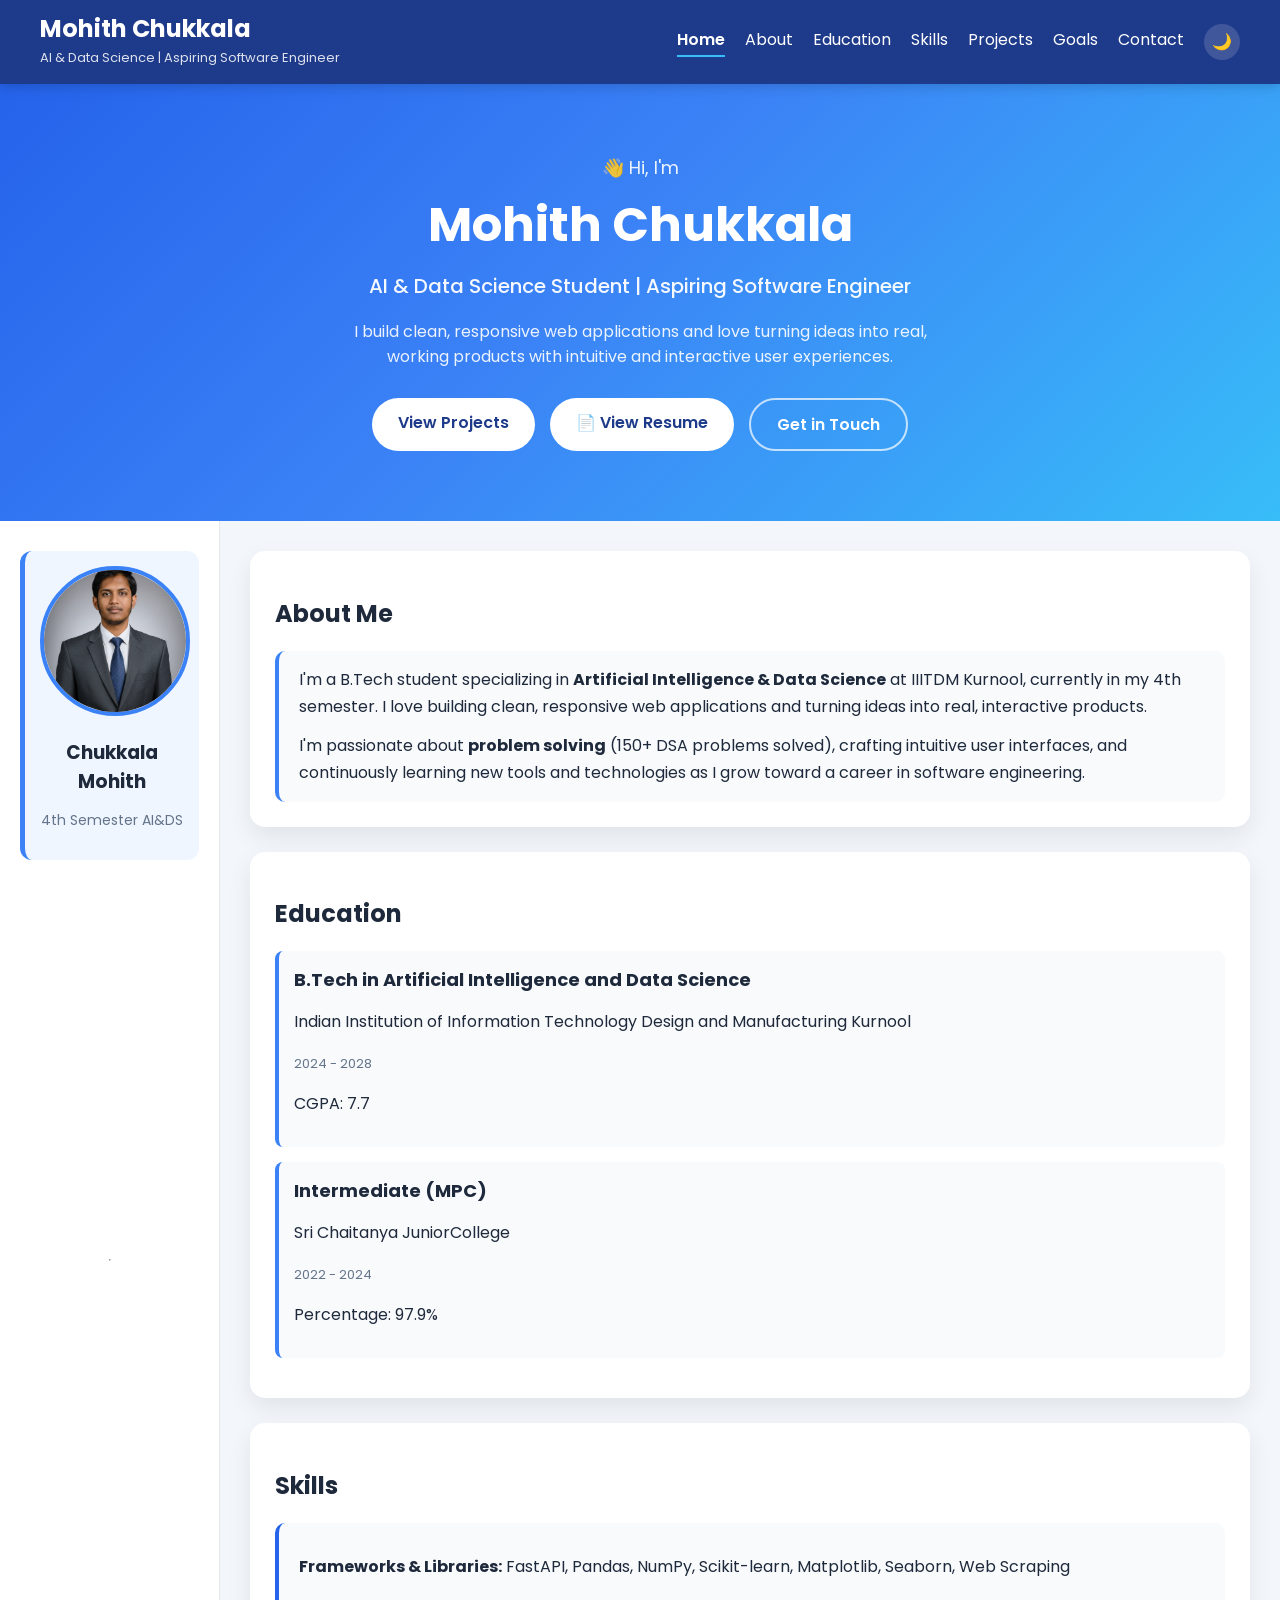
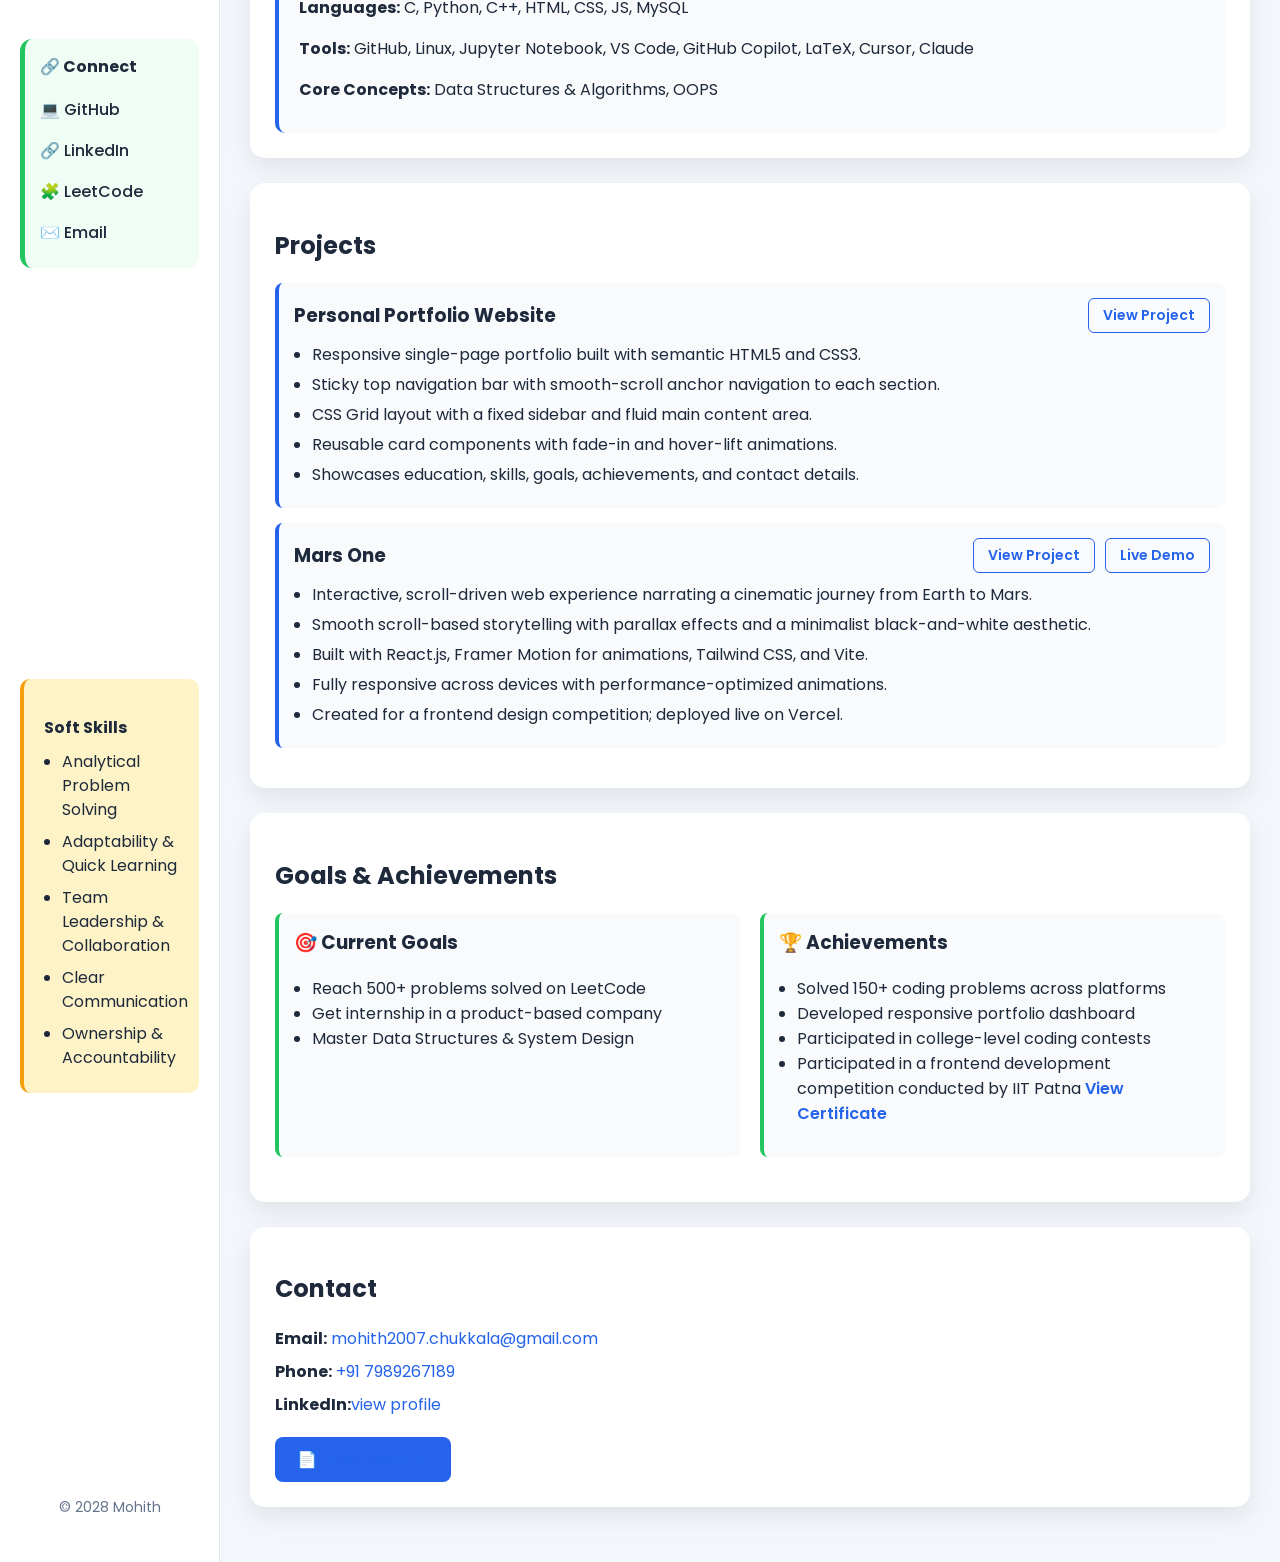
==== commit 110c68a5: "Add scroll-spy nav highlighting and favicon" ====
--- a/index.html
+++ b/index.html
@@ -5,6 +5,7 @@
     <meta name="viewport" content="width=device-width, initial-scale=1.0">
     <title>Mohith Chukkala | AI &amp; Data Science Portfolio</title>
     <meta name="description" content="Portfolio of Mohith Chukkala — AI &amp; Data Science student and aspiring software engineer.">
+    <link rel="icon" href="data:image/svg+xml,%3Csvg xmlns='http://www.w3.org/2000/svg' viewBox='0 0 100 100'%3E%3Crect width='100' height='100' rx='22' fill='%231e3a8a'/%3E%3Ctext x='50' y='72' font-size='62' font-family='Poppins,Arial,sans-serif' font-weight='700' fill='%23ffffff' text-anchor='middle'%3EM%3C/text%3E%3C/svg%3E">
     <link rel="preconnect" href="https://fonts.googleapis.com">
     <link rel="preconnect" href="https://fonts.gstatic.com" crossorigin>
     <link href="https://fonts.googleapis.com/css2?family=Poppins:wght@400;500;600;700&display=swap" rel="stylesheet">
@@ -36,7 +37,7 @@
         <p class="hero-blurb">I build clean, responsive web applications and love turning ideas into real, working products with intuitive and interactive user experiences.</p>
         <div class="hero-cta">
             <a href="#projects" class="btn btn-primary">View Projects</a>
-            <a href="https://1drv.ms/b/c/0c068e516587c477/IQA2XSQP4B8WQaB-T6b9Bz7jAY4aW6N58JPH0kZSX0CZv70?e=CENOzV" class="btn btn-primary" target="_blank" rel="noopener">📄 View Resume</a>
+            <a href="https://drive.google.com/file/d/1JzvMD7DW_4iOLso-iG8HjpsI_U0zLI6x/view?usp=sharing" class="btn btn-primary" target="_blank" rel="noopener">📄 View Resume</a>
             <a href="#contact" class="btn btn-secondary">Get in Touch</a>
         </div>
     </div>
@@ -168,7 +169,7 @@
                        <li>Solved 150+ coding problems across platforms</li>
                         <li>Developed responsive portfolio dashboard</li>
                         <li>Participated in college-level coding contests</li>
-                        <li>Participated in a frontend development competition conducted by IIT Patna <a href="https://1drv.ms/b/c/0c068e516587c477/IQD_HgR4Wrx3SJVbspgD4XGdAb9VlF6sM5D7iR1zV0VVXFg?e=Z473fY" target="_blank" rel="noopener" class="cert-link">View Certificate</a></li>
+                        <li>Participated in a frontend development competition conducted by IIT Patna <a href="https://drive.google.com/file/d/1Thfj-5YbNBeYCfE9k1DS895jDC1a6xHf/view?usp=sharing" target="_blank" rel="noopener" class="cert-link">View Certificate</a></li>
                     </ul>
                 </div>
             </div>
@@ -179,7 +180,7 @@
             <p><strong>Email:</strong> <a href="mailto:mohith2007.chukkala@gmail.com">mohith2007.chukkala@gmail.com</a></p>
             <p><strong>Phone:</strong> <a href="tel:+917989267189">+91 7989267189</a></p>
             <p><strong>LinkedIn:</strong><a href="https://linkedin.com/in/chukkala-mohith" target="_blank">view profile</a></p>
-            <a href="https://1drv.ms/b/c/0c068e516587c477/IQA2XSQP4B8WQaB-T6b9Bz7jAY4aW6N58JPH0kZSX0CZv70?e=CENOzV" class="resume-btn" target="_blank" rel="noopener">📄 View Resume</a>
+            <a href="https://drive.google.com/file/d/1JzvMD7DW_4iOLso-iG8HjpsI_U0zLI6x/view?usp=sharing" class="resume-btn" target="_blank" rel="noopener">📄 View Resume</a>
         </section>
     </main>
 </div>
@@ -206,6 +207,30 @@
             }
         });
     })();
+
+    // Scroll-spy: highlight the nav link of the section in view
+    (function () {
+        const links = Array.from(document.querySelectorAll('.nav-links a[href^="#"]'));
+        const map = {};
+        links.forEach(function (link) {
+            const id = link.getAttribute('href').slice(1);
+            const section = document.getElementById(id);
+            if (section) map[id] = link;
+        });
+        const sections = Object.keys(map).map(function (id) { return document.getElementById(id); });
+
+        const observer = new IntersectionObserver(function (entries) {
+            entries.forEach(function (entry) {
+                if (entry.isIntersecting) {
+                    links.forEach(function (l) { l.classList.remove('active'); });
+                    const active = map[entry.target.id];
+                    if (active) active.classList.add('active');
+                }
+            });
+        }, { rootMargin: '-45% 0px -50% 0px', threshold: 0 });
+
+        sections.forEach(function (section) { observer.observe(section); });
+    })();
 </script>
 
 </body>
--- a/style.css
+++ b/style.css
@@ -71,10 +71,18 @@
     transition: 0.3s;
     color: white;
     text-decoration: none;
+    padding-bottom: 3px;
+    border-bottom: 2px solid transparent;
 }
 
 .nav-links a:hover {
-    opacity: 0.7;
+    opacity: 0.85;
+}
+
+.nav-links a.active {
+    opacity: 1;
+    font-weight: 600;
+    border-bottom-color: #38bdf8;
 }
 
 .nav-links {
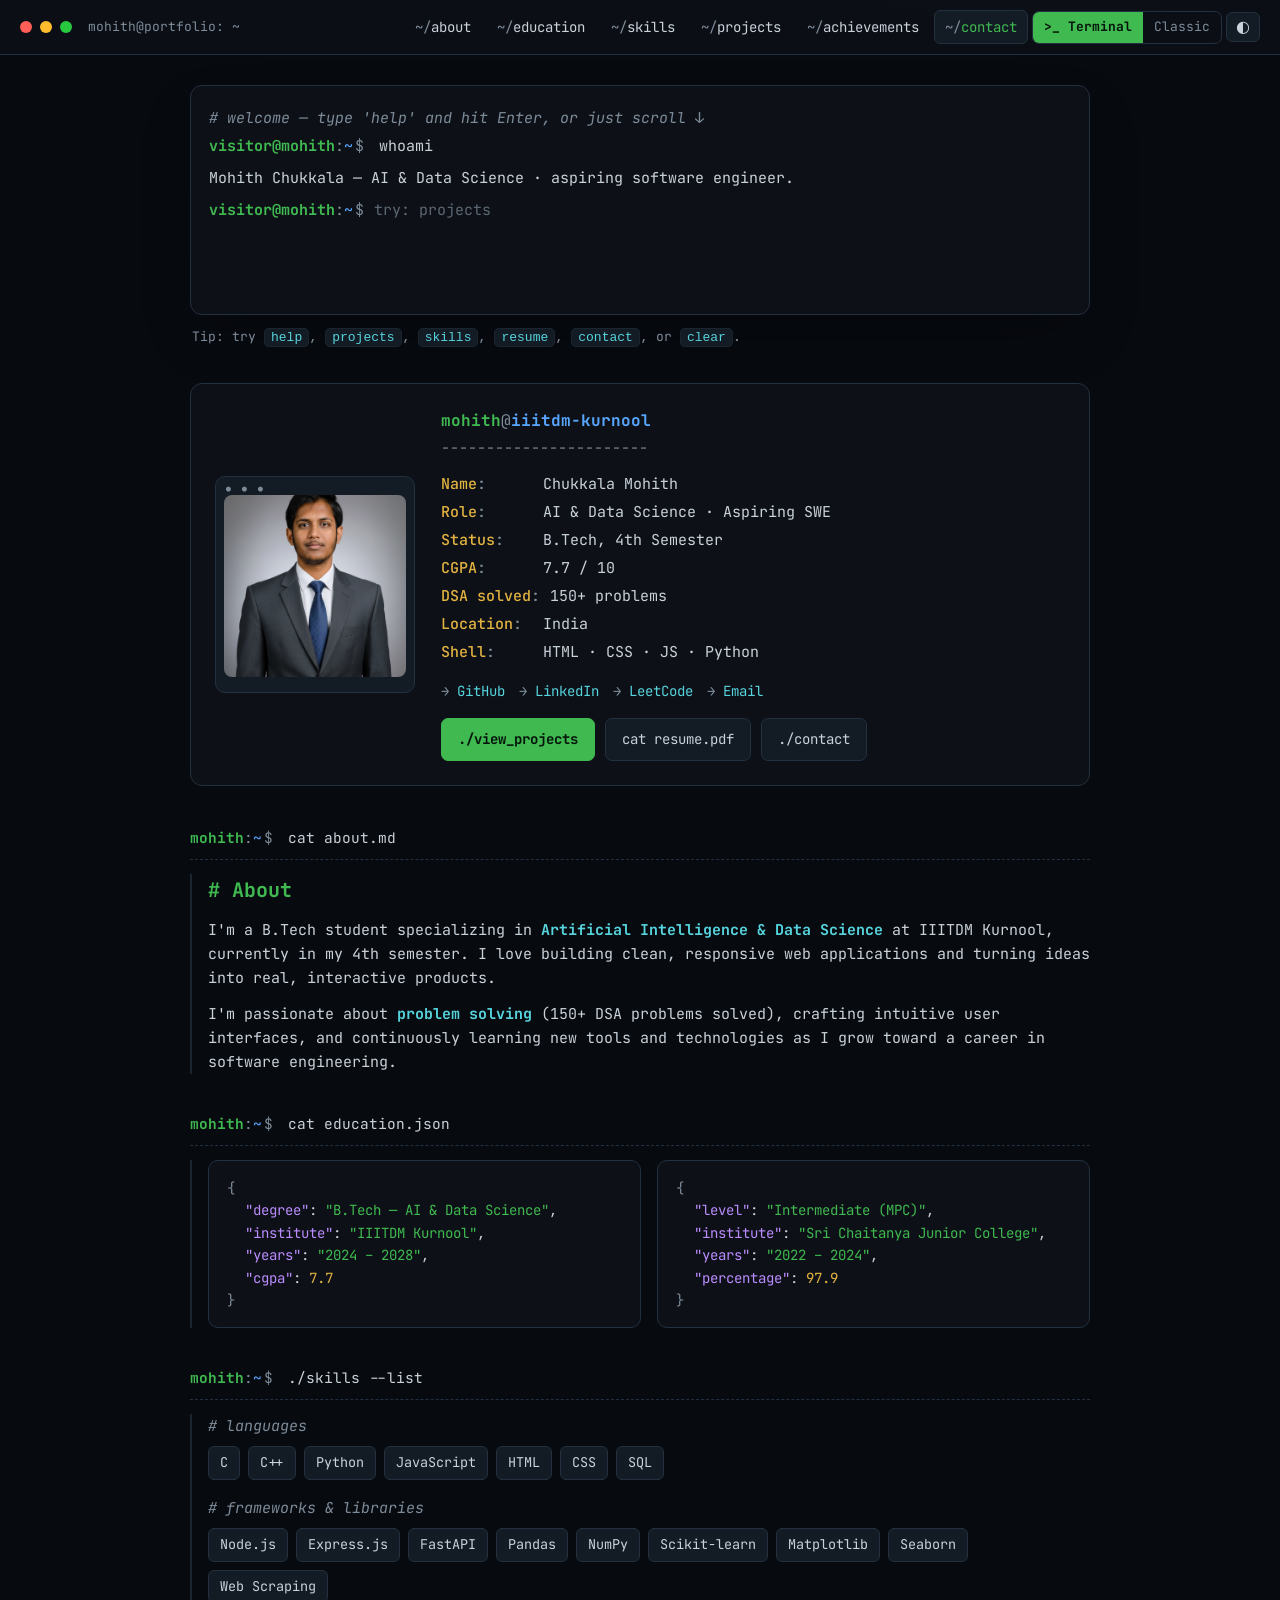
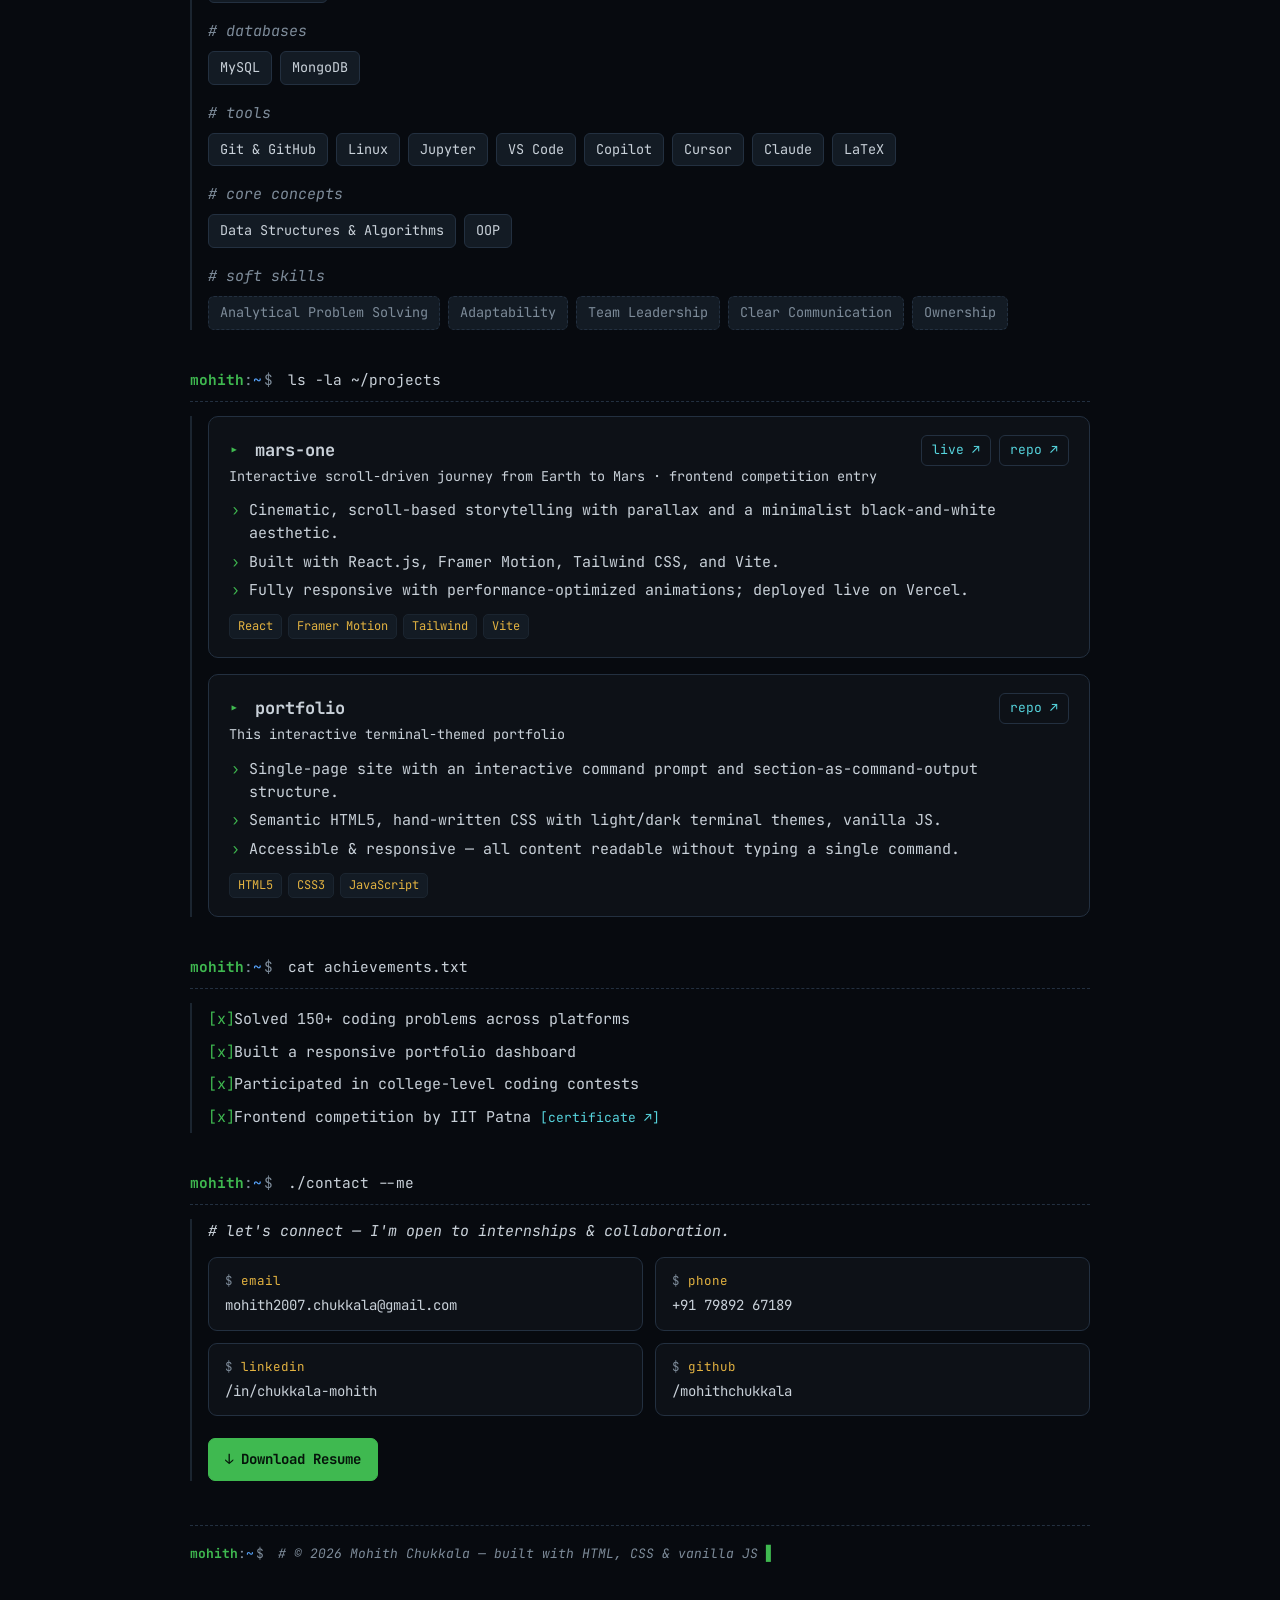
==== commit 5099028a: "Redesign portfolio: terminal + classic versions in separate folders New terminal/dev-console design " ====
--- a/index.html
+++ b/index.html
@@ -1,238 +1,23 @@
-<!DOCTYPE html>
-<html lang="en">
-<head>
-    <meta charset="UTF-8">
-    <meta name="viewport" content="width=device-width, initial-scale=1.0">
-    <title>Mohith Chukkala | AI &amp; Data Science Portfolio</title>
-    <meta name="description" content="Portfolio of Mohith Chukkala — AI &amp; Data Science student and aspiring software engineer.">
-    <link rel="icon" href="data:image/svg+xml,%3Csvg xmlns='http://www.w3.org/2000/svg' viewBox='0 0 100 100'%3E%3Crect width='100' height='100' rx='22' fill='%231e3a8a'/%3E%3Ctext x='50' y='72' font-size='62' font-family='Poppins,Arial,sans-serif' font-weight='700' fill='%23ffffff' text-anchor='middle'%3EM%3C/text%3E%3C/svg%3E">
-    <link rel="preconnect" href="https://fonts.googleapis.com">
-    <link rel="preconnect" href="https://fonts.gstatic.com" crossorigin>
-    <link href="https://fonts.googleapis.com/css2?family=Poppins:wght@400;500;600;700&display=swap" rel="stylesheet">
-    <link rel="stylesheet" href="style.css">
-</head>
-<body>
-    <nav class="navbar">
-    <div class="brand">
-        <h2>Mohith Chukkala</h2>
-        <span class="brand-tag">AI &amp; Data Science | Aspiring Software Engineer</span>
-    </div>
-    <div class="nav-links">
-        <a href="#home">Home</a>
-        <a href="#about">About</a>
-        <a href="#education">Education</a>
-        <a href="#skills">Skills</a>
-        <a href="#projects">Projects</a>
-        <a href="#goals">Goals</a>
-        <a href="#contact">Contact</a>
-        <button id="theme-toggle" class="theme-toggle" aria-label="Toggle dark mode">🌙</button>
-    </div>
-</nav>
-
-<header class="hero" id="home">
-    <div class="hero-content">
-        <p class="hero-greeting">👋 Hi, I'm</p>
-        <h1>Mohith Chukkala</h1>
-        <p class="hero-tagline">AI &amp; Data Science Student | Aspiring Software Engineer</p>
-        <p class="hero-blurb">I build clean, responsive web applications and love turning ideas into real, working products with intuitive and interactive user experiences.</p>
-        <div class="hero-cta">
-            <a href="#projects" class="btn btn-primary">View Projects</a>
-            <a href="https://drive.google.com/file/d/1JzvMD7DW_4iOLso-iG8HjpsI_U0zLI6x/view?usp=sharing" class="btn btn-primary" target="_blank" rel="noopener">📄 View Resume</a>
-            <a href="#contact" class="btn btn-secondary">Get in Touch</a>
-        </div>
-    </div>
-</header>
-
-<div class="container">
-    <aside class="sidebar">
-        <div class="profile section-box">
-            <img src="images/professional.png" alt="profile">
-            <h3>Chukkala Mohith</h3>
-            <p>4th Semester AI&DS</p>
-        </div>
-
-        <hr>
-
-        <div class="connect section-box">
-            <h4>🔗 Connect</h4>
-            <ul>
-                <li><a href="https://github.com/mohithchukkala" target="_blank" rel="noopener">💻 GitHub</a></li>
-                <li><a href="https://linkedin.com/in/chukkala-mohith" target="_blank" rel="noopener">🔗 LinkedIn</a></li>
-                <li><a href="https://leetcode.com/u/mohith_chukkala/" target="_blank" rel="noopener">🧩 LeetCode</a></li>
-                <li><a href="mailto:mohith2007.chukkala@gmail.com">✉️ Email</a></li>
-            </ul>
-        </div>
-
-        <div class="skills section-box">
-            <h4> Soft Skills</h4>
-            <ul>
-                <li>Analytical Problem Solving</li>
-                <li>Adaptability & Quick Learning</li>
-                <li>Team Leadership & Collaboration</li>
-                <li>Clear Communication</li>
-                <li>Ownership & Accountability</li>
-            </ul>
-        </div>
-
-        <div class="sidebar-footer">
-            <p>© 2028 Mohith</p>
-        </div>
-    </aside>
-    <main class="main-content">
-
-        <section class="card" id="about">
-            <h2>About Me</h2>
-            <div class="about-box">
-                <p>I'm a B.Tech student specializing in <strong>Artificial Intelligence &amp; Data Science</strong> at IIITDM Kurnool, currently in my 4th semester. I love building clean, responsive web applications and turning ideas into real, interactive products.</p>
-                <p>I'm passionate about <strong>problem solving</strong> (150+ DSA problems solved), crafting intuitive user interfaces, and continuously learning new tools and technologies as I grow toward a career in software engineering.</p>
-            </div>
-        </section>
-
-        <section class="card" id="education">
-            <h2>Education</h2>
-
-            <div class="education-item">
-                <h3>B.Tech in Artificial Intelligence and Data Science</h3>
-                <p>Indian Institution of Information Technology Design and Manufacturing Kurnool</p>
-                <span>2024 - 2028</span>
-                <p>CGPA: 7.7</p>
-            </div>
-
-            <div class="education-item">
-                <h3>Intermediate (MPC)</h3>
-                <p>Sri Chaitanya JuniorCollege</p>
-                <span>2022 - 2024</span>
-                <p>Percentage: 97.9%</p>
-            </div>
-
-        </section>
-        <section class="card" id="skills">
-        <h2>Skills</h2>
-
-        <div class="skill-box">
-            <p><strong>Frameworks &amp; Libraries:</strong> FastAPI, Pandas, NumPy, Scikit-learn, Matplotlib, Seaborn, Web Scraping</p>
-            <p><strong>Languages:</strong> C, Python, C++, HTML, CSS, JS, MySQL</p>
-            <p><strong>Tools:</strong> GitHub, Linux, Jupyter Notebook, VS Code, GitHub Copilot, LaTeX, Cursor, Claude</p>
-            <p><strong>Core Concepts:</strong> Data Structures &amp; Algorithms, OOPS</p>
-        </div>
-        </section>
-        <section class="card" id="projects">
-            <h2>Projects</h2>
-
-            <div class="project-item">
-                <div class="project-header">
-                    <h3>Personal Portfolio Website</h3>
-                    <a href="https://github.com/mohithchukkala/portfolio" target="_blank" class="project-link">View Project</a>
-                </div>
-                <ul>
-                    <li>Responsive single-page portfolio built with semantic HTML5 and CSS3.</li>
-                    <li>Sticky top navigation bar with smooth-scroll anchor navigation to each section.</li>
-                    <li>CSS Grid layout with a fixed sidebar and fluid main content area.</li>
-                    <li>Reusable card components with fade-in and hover-lift animations.</li>
-                    <li>Showcases education, skills, goals, achievements, and contact details.</li>
-                </ul>
-            </div>
-
-            <div class="project-item">
-                <div class="project-header">
-                    <h3>Mars One</h3>
-                    <div class="project-links">
-                        <a href="https://github.com/mohithchukkala/mars-one-project" target="_blank" class="project-link">View Project</a>
-                        <a href="https://mars-one-project.vercel.app" target="_blank" class="project-link">Live Demo</a>
-                    </div>
-                </div>
-                <ul>
-                    <li>Interactive, scroll-driven web experience narrating a cinematic journey from Earth to Mars.</li>
-                    <li>Smooth scroll-based storytelling with parallax effects and a minimalist black-and-white aesthetic.</li>
-                    <li>Built with React.js, Framer Motion for animations, Tailwind CSS, and Vite.</li>
-                    <li>Fully responsive across devices with performance-optimized animations.</li>
-                    <li>Created for a frontend design competition; deployed live on Vercel.</li>
-                </ul>
-            </div>
-        </section>
-
-        <section class="card" id="goals">
-            <h2>Goals & Achievements</h2>
-            <div class="ga-container">
-                <div class="goal-achievement">
-                    <h3>🎯 Current Goals</h3>
-                    <ul>
-                        <li>Reach 500+ problems solved on LeetCode</li>
-                        <li>Get internship in a product-based company</li>
-                        <li>Master Data Structures & System Design</li>
-                    </ul>
-                </div>
-
-                <div class="goal-achievement">
-                    <h3>🏆 Achievements</h3>
-                    <ul>
-                       <li>Solved 150+ coding problems across platforms</li>
-                        <li>Developed responsive portfolio dashboard</li>
-                        <li>Participated in college-level coding contests</li>
-                        <li>Participated in a frontend development competition conducted by IIT Patna <a href="https://drive.google.com/file/d/1Thfj-5YbNBeYCfE9k1DS895jDC1a6xHf/view?usp=sharing" target="_blank" rel="noopener" class="cert-link">View Certificate</a></li>
-                    </ul>
-                </div>
-            </div>
-        </section>
-        <section class="card contact-section" id="contact">
-            <h2>Contact</h2>
-
-            <p><strong>Email:</strong> <a href="mailto:mohith2007.chukkala@gmail.com">mohith2007.chukkala@gmail.com</a></p>
-            <p><strong>Phone:</strong> <a href="tel:+917989267189">+91 7989267189</a></p>
-            <p><strong>LinkedIn:</strong><a href="https://linkedin.com/in/chukkala-mohith" target="_blank">view profile</a></p>
-            <a href="https://drive.google.com/file/d/1JzvMD7DW_4iOLso-iG8HjpsI_U0zLI6x/view?usp=sharing" class="resume-btn" target="_blank" rel="noopener">📄 View Resume</a>
-        </section>
-    </main>
-</div>
-
-<script>
-    (function () {
-        const root = document.documentElement;
-        const toggle = document.getElementById('theme-toggle');
-        const saved = localStorage.getItem('theme');
-        if (saved === 'dark') {
-            root.setAttribute('data-theme', 'dark');
-            toggle.textContent = '☀️';
-        }
-        toggle.addEventListener('click', function () {
-            const isDark = root.getAttribute('data-theme') === 'dark';
-            if (isDark) {
-                root.removeAttribute('data-theme');
-                toggle.textContent = '🌙';
-                localStorage.setItem('theme', 'light');
-            } else {
-                root.setAttribute('data-theme', 'dark');
-                toggle.textContent = '☀️';
-                localStorage.setItem('theme', 'dark');
-            }
-        });
-    })();
-
-    // Scroll-spy: highlight the nav link of the section in view
-    (function () {
-        const links = Array.from(document.querySelectorAll('.nav-links a[href^="#"]'));
-        const map = {};
-        links.forEach(function (link) {
-            const id = link.getAttribute('href').slice(1);
-            const section = document.getElementById(id);
-            if (section) map[id] = link;
-        });
-        const sections = Object.keys(map).map(function (id) { return document.getElementById(id); });
-
-        const observer = new IntersectionObserver(function (entries) {
-            entries.forEach(function (entry) {
-                if (entry.isIntersecting) {
-                    links.forEach(function (l) { l.classList.remove('active'); });
-                    const active = map[entry.target.id];
-                    if (active) active.classList.add('active');
-                }
-            });
-        }, { rootMargin: '-45% 0px -50% 0px', threshold: 0 });
-
-        sections.forEach(function (section) { observer.observe(section); });
-    })();
-</script>
-
-</body>
-
-
+<!DOCTYPE html>
+<html lang="en">
+<head>
+    <meta charset="UTF-8">
+    <meta name="viewport" content="width=device-width, initial-scale=1.0">
+    <meta http-equiv="refresh" content="0; url=terminal/">
+    <title>Mohith Chukkala — Portfolio</title>
+    <link rel="canonical" href="terminal/">
+    <link rel="icon" href="data:image/svg+xml,%3Csvg xmlns='http://www.w3.org/2000/svg' viewBox='0 0 100 100'%3E%3Crect width='100' height='100' rx='22' fill='%230d1117'/%3E%3Ctext x='14' y='70' font-size='58' font-family='monospace' font-weight='700' fill='%233fb950'%3E&gt;_%3C/text%3E%3C/svg%3E">
+    <script>window.location.replace('terminal/');</script>
+    <style>
+        body { font-family: ui-monospace, Menlo, Consolas, monospace; background: #0d1117; color: #c9d1d9; display: flex; min-height: 100vh; margin: 0; align-items: center; justify-content: center; text-align: center; }
+        a { color: #3fb950; }
+    </style>
+</head>
+<body>
+    <p>
+        Redirecting to the portfolio…<br>
+        If nothing happens, open the <a href="terminal/">terminal version</a>
+        or the <a href="classic/">classic version</a>.
+    </p>
+</body>
+</html>
